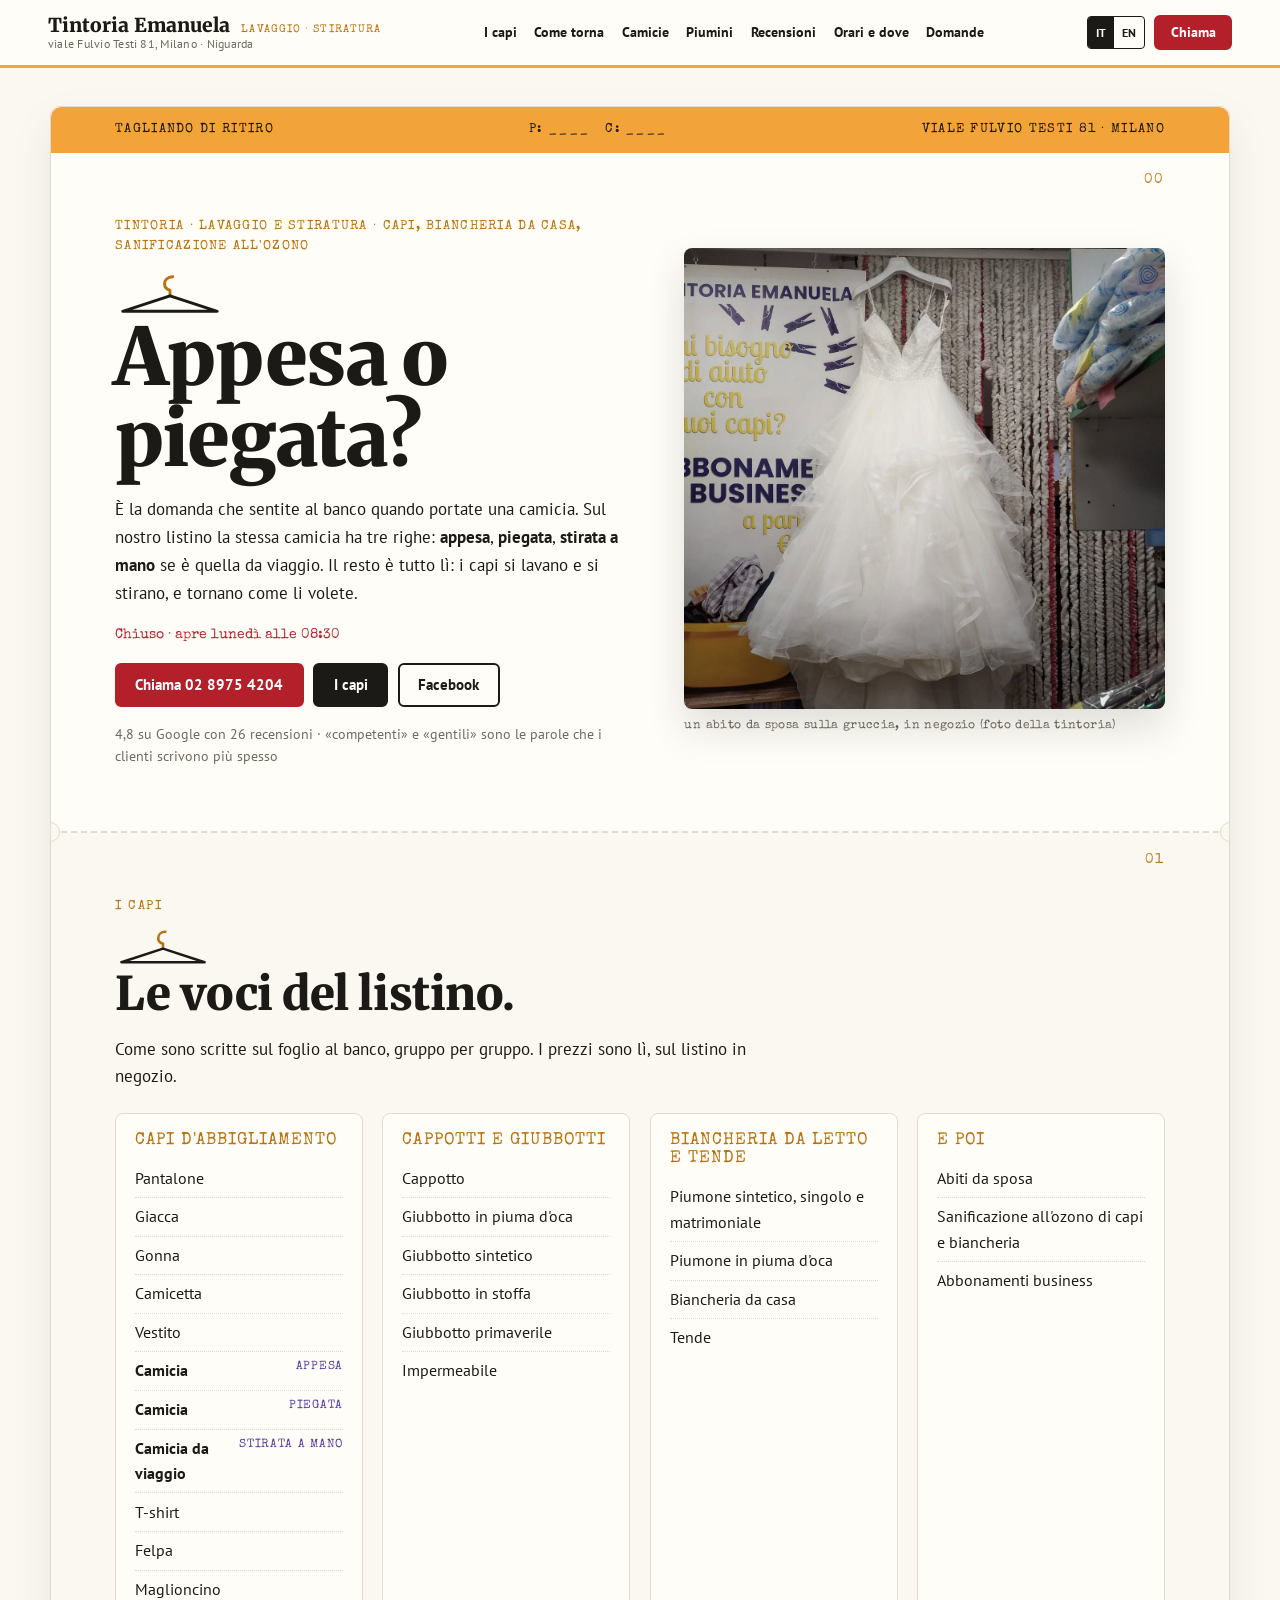
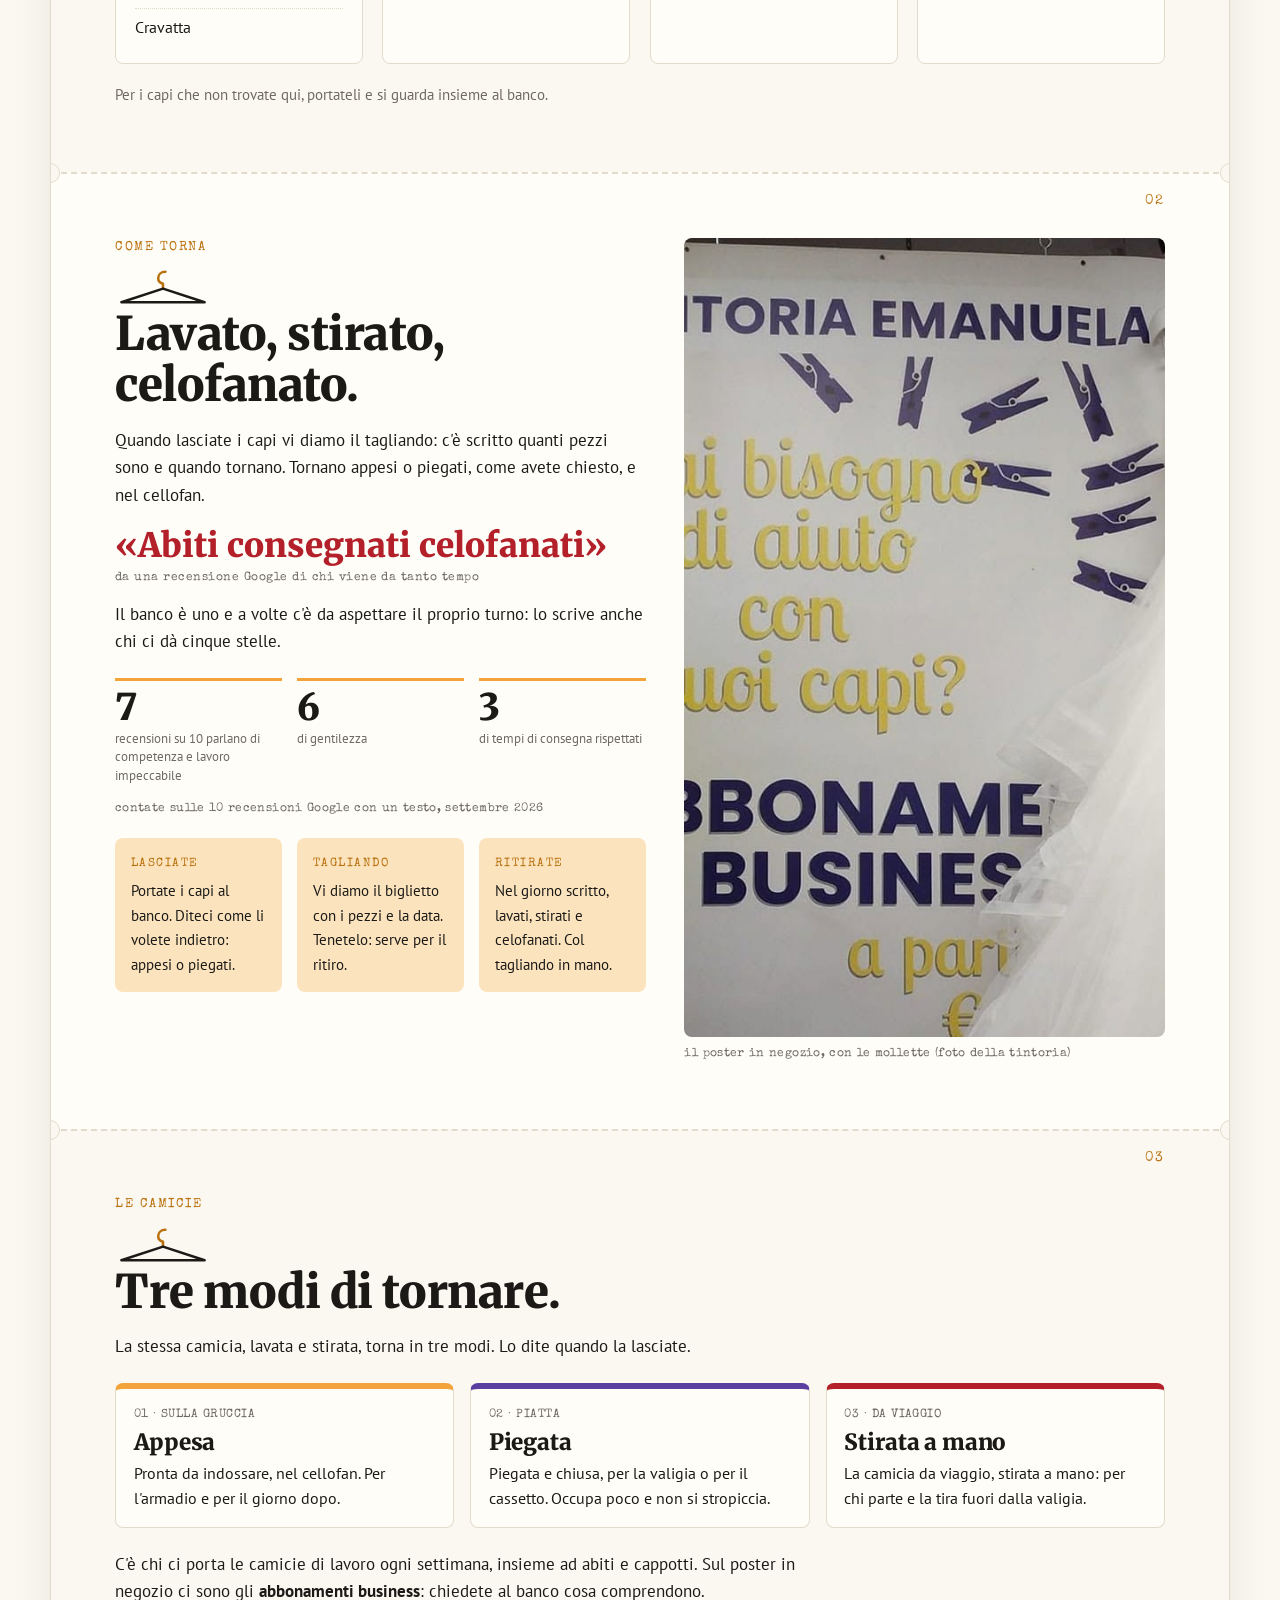
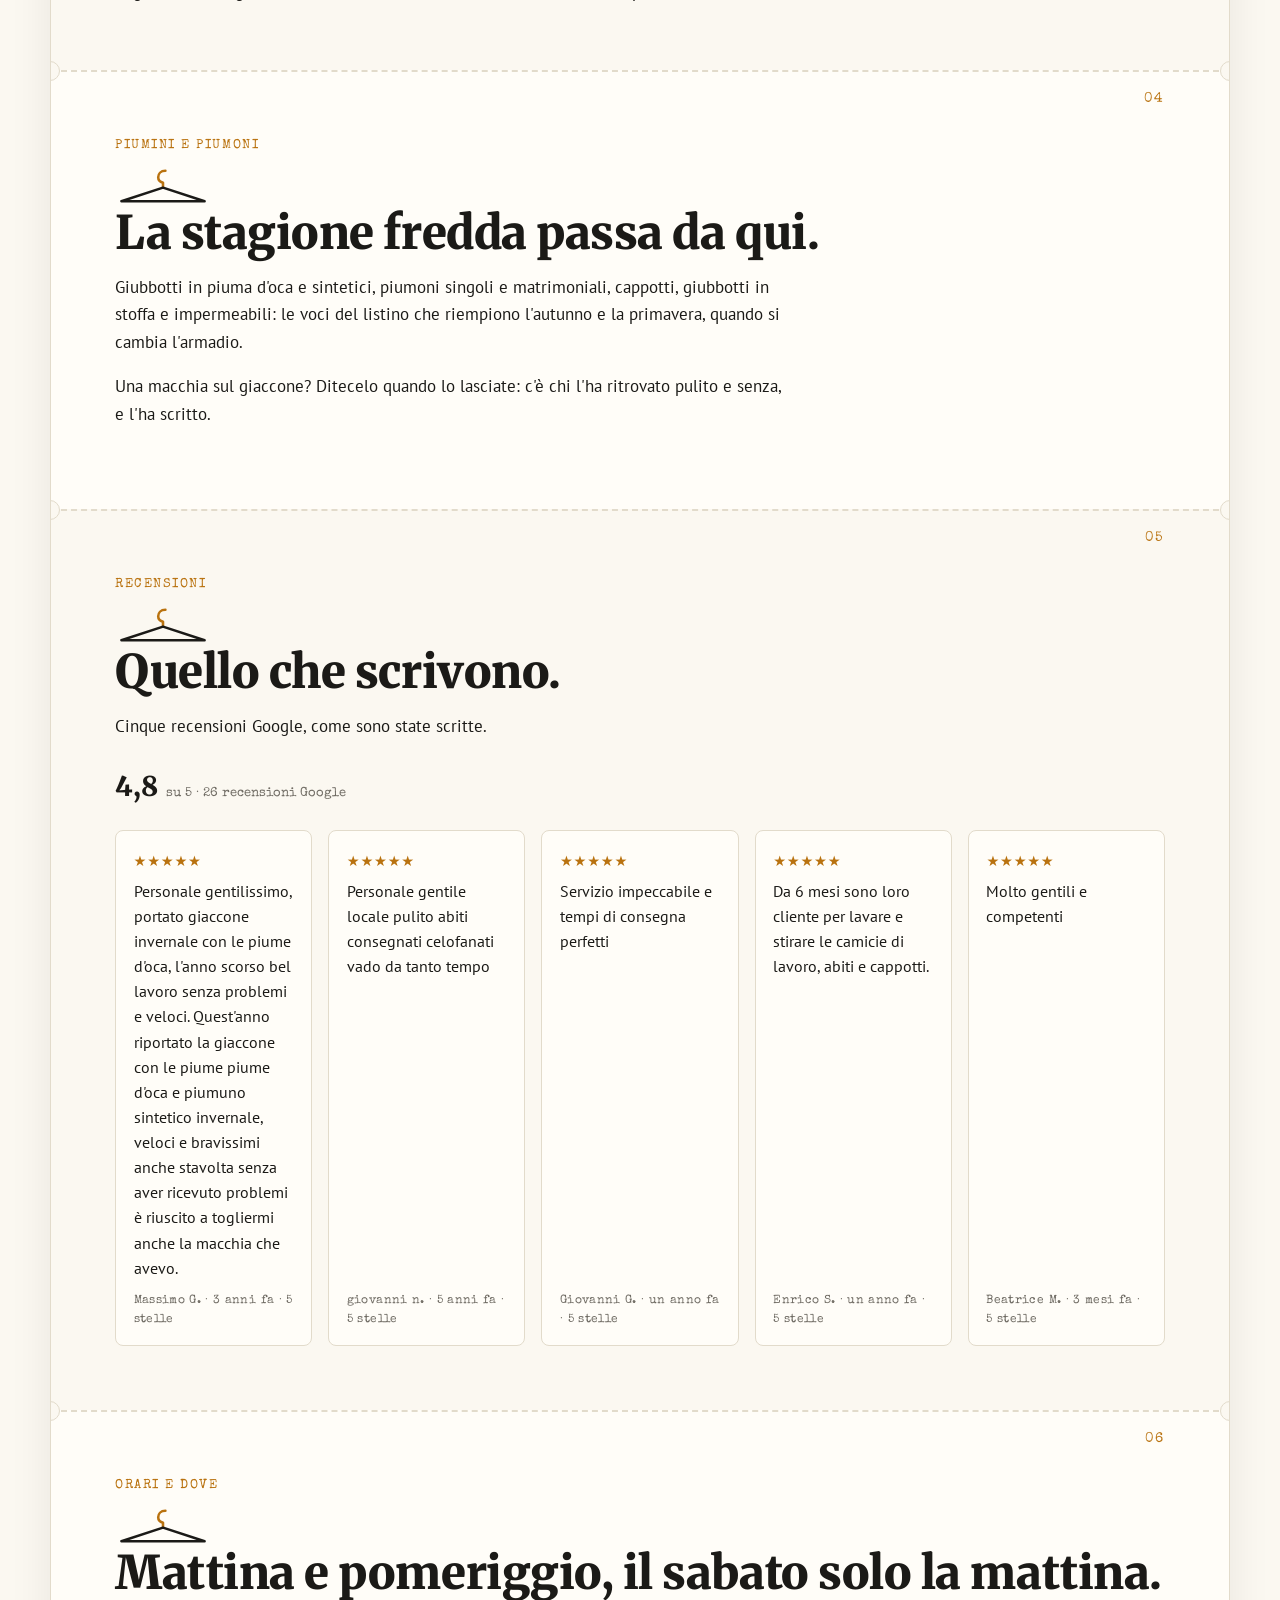
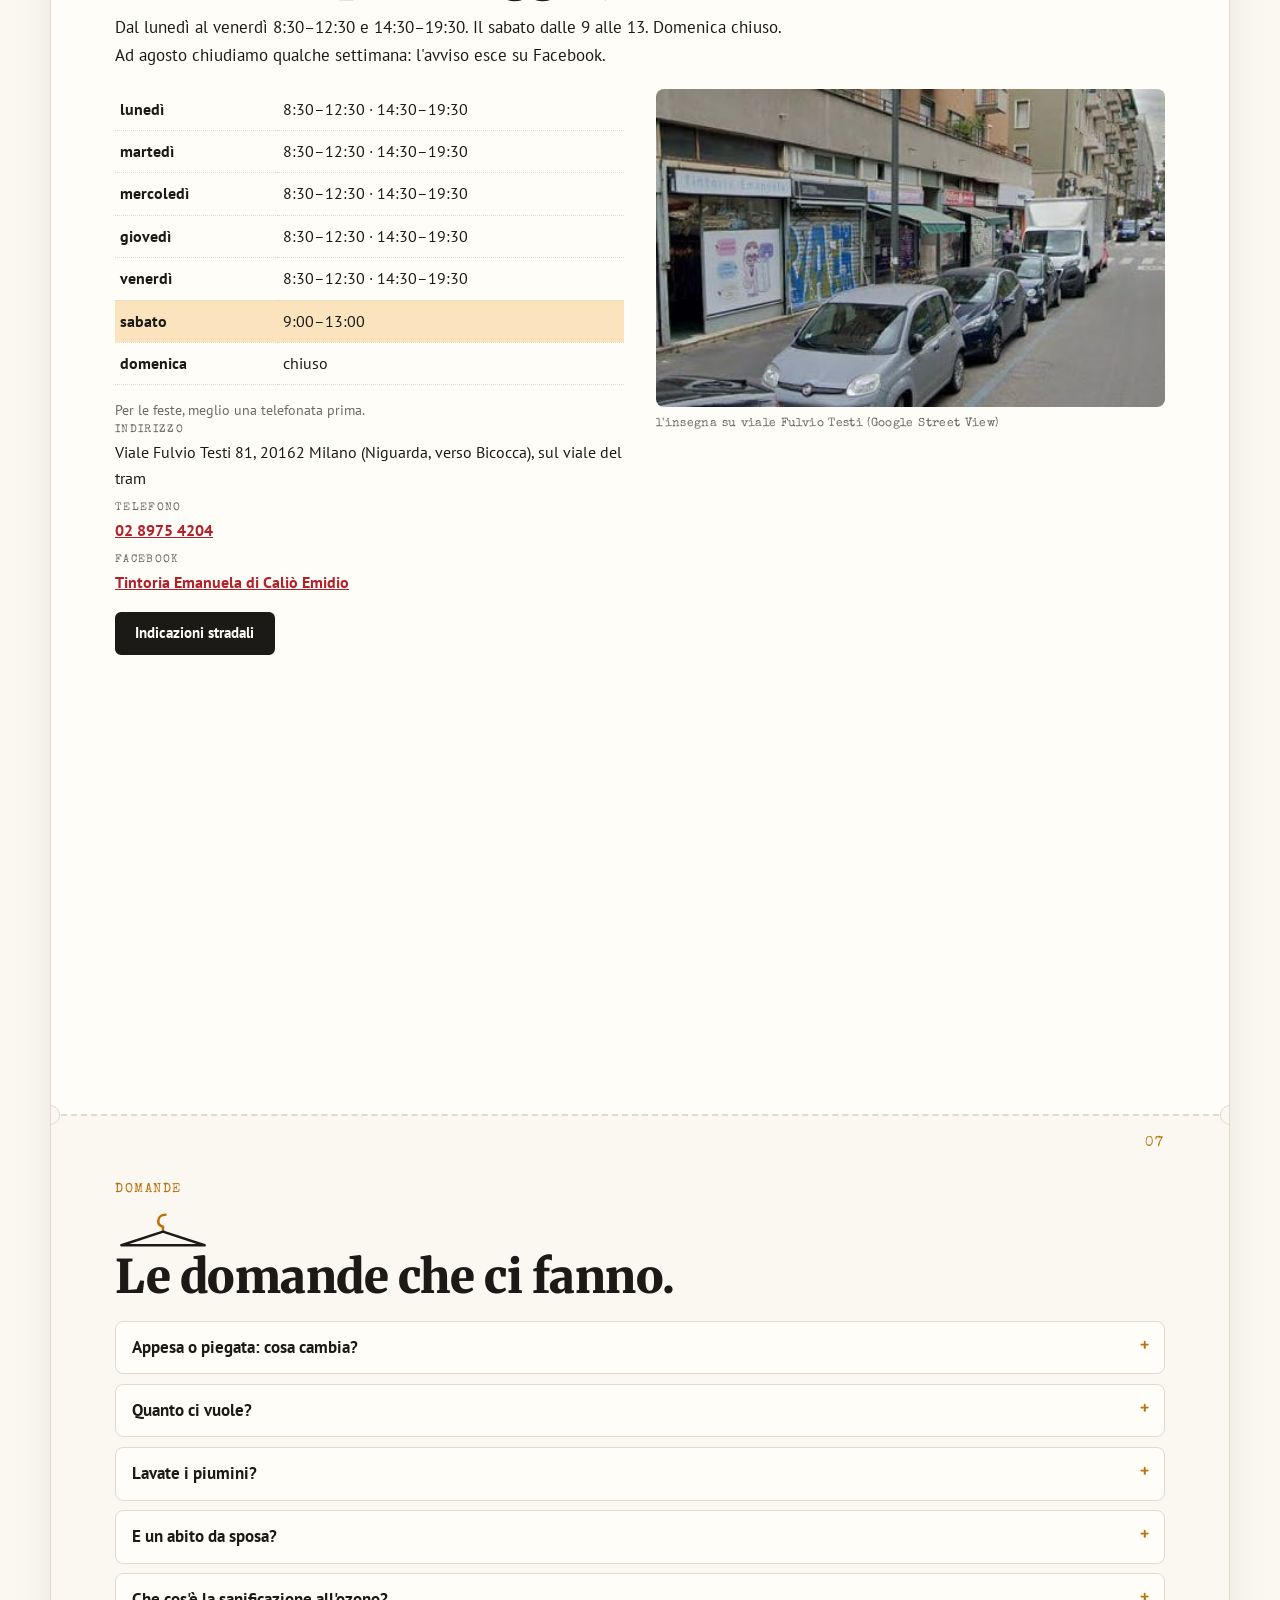
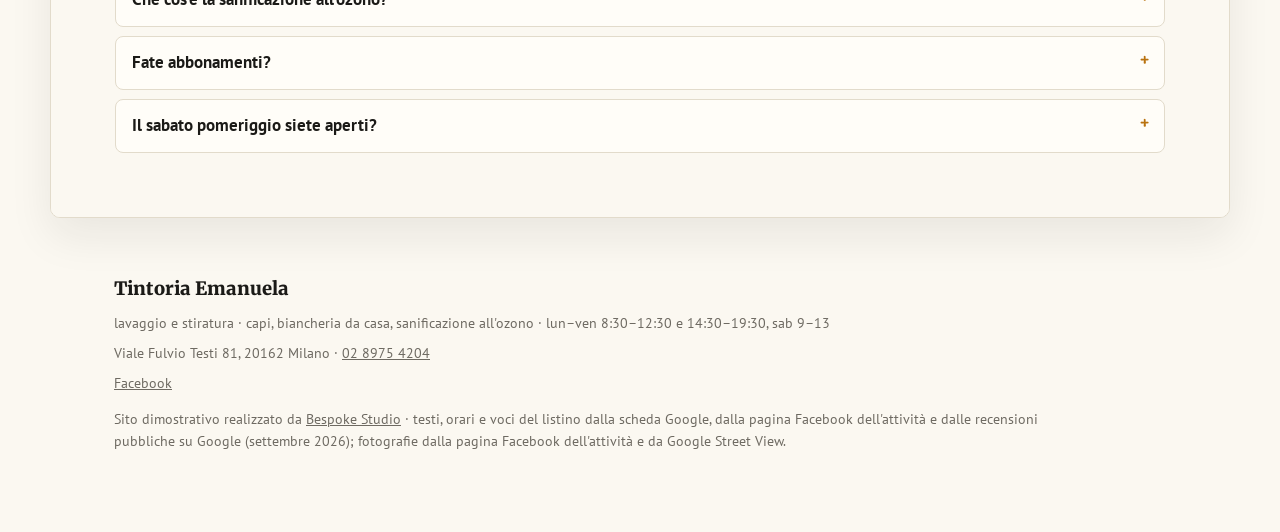
==== index.html @ 5b0e6571 "Tintoria Emanuela: sito «Appesa o piegata?» (plumbing V4, firma la gruccia) Co-Authored-By: Claude F" ====
<!DOCTYPE html>
<html lang="it" class="no-js">
<head>
<meta charset="utf-8">
<meta name="viewport" content="width=device-width, initial-scale=1">
<title>Tintoria Emanuela — Appesa o piegata? Lavaggio e stiratura in viale Fulvio Testi 81, Milano</title>
<meta name="description" content="Tintoria Emanuela, viale Fulvio Testi 81 a Milano (Niguarda, Bicocca): lavaggio e stiratura di capi di vestiario e biancheria da casa, camicie appese o piegate, piumini e piumoni, cappotti, abiti da sposa, sanificazione all'ozono. Lunedì–venerdì 8:30–12:30 e 14:30–19:30, sabato 9–13. Tel 02 8975 4204.">
<link rel="canonical" href="https://rotenzark.github.io/tintoria-emanuela/">
<meta property="og:type" content="business.business">
<meta property="og:title" content="Tintoria Emanuela — Appesa o piegata?">
<meta property="og:description" content="Lavaggio e stiratura in viale Fulvio Testi 81, Milano: camicie appese o piegate, piumini, cappotti, biancheria da casa, sanificazione all'ozono. Lavato, stirato, celofanato.">
<meta property="og:image" content="https://rotenzark.github.io/tintoria-emanuela/img/og.jpg">
<meta property="og:url" content="https://rotenzark.github.io/tintoria-emanuela/">
<meta property="og:locale" content="it_IT">
<meta name="theme-color" content="#F2A33A">
<link rel="icon" href="img/favicon.svg" type="image/svg+xml">
<link rel="icon" href="img/favicon-32.png" sizes="32x32" type="image/png">
<link rel="apple-touch-icon" href="img/apple-touch-icon.png">
<link rel="preconnect" href="https://fonts.googleapis.com">
<link rel="preconnect" href="https://fonts.gstatic.com" crossorigin>
<link href="https://fonts.googleapis.com/css2?family=Merriweather:ital,wght@0,700;0,900;1,700&family=PT+Sans:ital,wght@0,400;0,700;1,400&family=Special+Elite&display=swap" rel="stylesheet">
<link rel="stylesheet" href="css/styles.css?v=1">
<script type="application/ld+json">
{"@context":"https://schema.org","@type":"DryCleaningOrLaundry","name":"Tintoria Emanuela di Caliò Emidio","alternateName":"Tintoria Emanuela","image":"https://rotenzark.github.io/tintoria-emanuela/img/og.jpg","url":"https://rotenzark.github.io/tintoria-emanuela/","telephone":"+390289754204","address":{"@type":"PostalAddress","streetAddress":"Viale Fulvio Testi 81","addressLocality":"Milano","postalCode":"20162","addressRegion":"MI","addressCountry":"IT"},"geo":{"@type":"GeoCoordinates","latitude":45.50817,"longitude":9.201182},"openingHoursSpecification":[{"@type":"OpeningHoursSpecification","dayOfWeek":["Monday","Tuesday","Wednesday","Thursday","Friday"],"opens":"08:30","closes":"12:30"},{"@type":"OpeningHoursSpecification","dayOfWeek":["Monday","Tuesday","Wednesday","Thursday","Friday"],"opens":"14:30","closes":"19:30"},{"@type":"OpeningHoursSpecification","dayOfWeek":"Saturday","opens":"09:00","closes":"13:00"}],"aggregateRating":{"@type":"AggregateRating","ratingValue":"4.8","reviewCount":"26"},"sameAs":["https://www.facebook.com/people/Tintoria-Emanuela-di-Cali%C3%B2-Emidio/100058790095039/"]}
</script>
<script type="application/ld+json">
{"@context":"https://schema.org","@type":"FAQPage","mainEntity":[
{"@type":"Question","name":"Appesa o piegata: cosa cambia?","acceptedAnswer":{"@type":"Answer","text":"Appesa torna sulla gruccia, pronta da indossare; piegata torna piatta, per la valigia o per il cassetto. Lo dite quando la lasciate, e lo scriviamo sul tagliando."}},
{"@type":"Question","name":"Quanto ci vuole?","acceptedAnswer":{"@type":"Answer","text":"Dipende dal capo e dalla stagione: quando lo lasciate ve lo diciamo, e la data è scritta sul tagliando."}},
{"@type":"Question","name":"Lavate i piumini?","acceptedAnswer":{"@type":"Answer","text":"Sì: giubbotti in piuma d'oca e sintetici, piumoni singoli e matrimoniali, cappotti e impermeabili."}},
{"@type":"Question","name":"E un abito da sposa?","acceptedAnswer":{"@type":"Answer","text":"Sì: si porta in negozio e si guarda insieme, prima e dopo."}},
{"@type":"Question","name":"Che cos'è la sanificazione all'ozono?","acceptedAnswer":{"@type":"Answer","text":"Un trattamento igienizzante per capi e biancheria da casa, in aggiunta al lavaggio: chiedete al banco quando conviene."}},
{"@type":"Question","name":"Fate abbonamenti?","acceptedAnswer":{"@type":"Answer","text":"Sì, gli abbonamenti business: chiedete al banco cosa comprendono."}},
{"@type":"Question","name":"Il sabato pomeriggio siete aperti?","acceptedAnswer":{"@type":"Answer","text":"No: il sabato dalle 9 alle 13. Dal lunedì al venerdì 8:30–12:30 e 14:30–19:30. Domenica chiuso."}}
]}
</script>
</head>
<body>

<div class="intro" id="intro" aria-hidden="true">
  <div class="intro__stanga"></div>
  <p class="intro__t"><span class="appeso" id="introAppeso" data-gruccia data-gruccia-manuale data-stato="appesa"><svg class="gruccia" viewBox="0 0 120 44" aria-hidden="true" focusable="false"><path class="gancio" d="M63 3c-6 0-9 4-9 8 0 4 3 6 6 7v6"/><path d="M60 24 8 41h104z"/></svg><span class="appeso__t">Tintoria Emanuela</span></span></p>
  <p class="intro__f" id="introFine" data-i18n="intro.f">viale Fulvio Testi 81 · Milano</p>
  <button type="button" class="intro__skip" id="introSkip" data-i18n="intro.skip">salta</button>
</div>

<header class="testata" id="top">
  <a class="marchio" href="#top" aria-label="Tintoria Emanuela, torna in cima" data-i18n-aria="nav.home">
    <span class="marchio__n">Tintoria Emanuela <small>lavaggio · stiratura</small></span>
    <span class="marchio__s" data-i18n="marchio.s">viale Fulvio Testi 81, Milano · Niguarda</span>
  </a>
  <nav class="nav" id="mainNav" aria-label="Menu principale">
    <a href="#capi" data-i18n="nav.capi">I capi</a>
    <a href="#torna" data-i18n="nav.torna">Come torna</a>
    <a href="#camicie" data-i18n="nav.camicie">Camicie</a>
    <a href="#piumini" data-i18n="nav.piumini">Piumini</a>
    <a href="#recensioni" data-i18n="nav.recensioni">Recensioni</a>
    <a href="#orari" data-i18n="nav.orari">Orari e dove</a>
    <a href="#domande" data-i18n="nav.domande">Domande</a>
  </nav>
  <div class="testata__coda">
    <div class="lingue" role="group" aria-label="Lingua">
      <button type="button" data-lang="it" class="is-on">IT</button><button type="button" data-lang="en">EN</button>
    </div>
    <a class="bottone bottone--rosso" href="tel:+390289754204" data-i18n="cta.chiama">Chiama</a>
    <button type="button" class="burger" id="burger" aria-label="Apri il menu" aria-expanded="false" aria-controls="drawer" data-i18n-aria="nav.apri"><span></span><span></span><span></span></button>
  </div>
</header>
<div class="drawer" id="drawer" hidden>
  <a href="#capi" data-i18n="nav.capi">I capi</a>
  <a href="#torna" data-i18n="nav.torna">Come torna</a>
  <a href="#camicie" data-i18n="nav.camicie">Camicie</a>
  <a href="#piumini" data-i18n="nav.piumini">Piumini</a>
  <a href="#recensioni" data-i18n="nav.recensioni">Recensioni</a>
  <a href="#orari" data-i18n="nav.orari">Orari e dove</a>
  <a href="#domande" data-i18n="nav.domande">Domande</a>
  <a class="drawer__cta" href="tel:+390289754204" data-i18n="cta.chiama2">Chiama 02 8975 4204</a>
</div>

<main class="tagliando">
  <div class="tagliando__testa" aria-hidden="true"><span data-i18n="tg.1">tagliando di ritiro</span><span>P: ____ &nbsp; C: ____</span><span data-i18n="tg.2">viale Fulvio Testi 81 · Milano</span></div>

<!-- ═══ 00 · apertura ═══ -->
<section class="riga" aria-labelledby="titolo">
  <span class="riga__n" aria-hidden="true">00</span>
  <div class="apertura">
    <div class="apertura__testo">
      <p class="apertura__k" data-i18n="h.k">Tintoria · lavaggio e stiratura · capi, biancheria da casa, sanificazione all'ozono</p>
      <h1 class="apertura__h" id="titolo"><span class="appeso appeso--sx" id="heroAppeso" data-gruccia data-gruccia-manuale data-stato="appesa"><svg class="gruccia" viewBox="0 0 120 44" aria-hidden="true" focusable="false"><path class="gancio" d="M63 3c-6 0-9 4-9 8 0 4 3 6 6 7v6"/><path d="M60 24 8 41h104z"/></svg><span class="appeso__t" data-i18n="h.t">Appesa o piegata?</span></span></h1>
      <p class="apertura__p" data-i18n="h.p">È la domanda che sentite al banco quando portate una camicia. Sul nostro listino la stessa camicia ha tre righe: <b>appesa</b>, <b>piegata</b>, <b>stirata a mano</b> se è quella da viaggio. Il resto è tutto lì: i capi si lavano e si stirano, e tornano come li volete.</p>
      <p class="apertura__stato" id="orarioStato">Orari in negozio</p>
      <div class="apertura__azioni">
        <a class="bottone bottone--rosso" href="tel:+390289754204" data-i18n="h.cta1">Chiama 02 8975 4204</a>
        <a class="bottone bottone--nero" href="#capi" data-i18n="h.cta2">I capi</a>
        <a class="bottone bottone--bordo" href="https://www.facebook.com/people/Tintoria-Emanuela-di-Cali%C3%B2-Emidio/100058790095039/" target="_blank" rel="noopener">Facebook</a>
      </div>
      <p class="apertura__badge" data-i18n="h.badge">4,8 su Google con 26 recensioni · «competenti» e «gentili» sono le parole che i clienti scrivono più spesso</p>
    </div>
    <figure class="foto apertura__foto">
      <button type="button" class="shot" data-full="img/sposa.jpg" aria-label="Ingrandisci la foto dell'abito da sposa" data-i18n-aria="h.zoom">
        <img src="img/sposa.jpg" alt="Un abito da sposa bianco appeso a una gruccia in negozio, davanti alla tenda di perline e al poster Tintoria Emanuela" width="1200" height="1152" data-i18n-alt="h.alt">
      </button>
      <figcaption class="didascalia" data-i18n="h.cap">un abito da sposa sulla gruccia, in negozio (foto della tintoria)</figcaption>
    </figure>
  </div>
</section>

<!-- ═══ 01 · i capi ═══ -->
<section class="riga riga--tinta" id="capi" aria-labelledby="t-capi">
  <span class="riga__n" aria-hidden="true">01</span>
  <p class="riga__k reveal" data-i18n="c.k">i capi</p>
  <h2 class="riga__h reveal reveal-d1" id="t-capi"><span class="appeso appeso--sx" data-gruccia data-stato="appesa"><svg class="gruccia" viewBox="0 0 120 44" aria-hidden="true" focusable="false"><path class="gancio" d="M63 3c-6 0-9 4-9 8 0 4 3 6 6 7v6"/><path d="M60 24 8 41h104z"/></svg><span class="appeso__t" data-i18n="c.h">Le voci del listino.</span></span></h2>
  <p class="riga__p reveal reveal-d2" data-i18n="c.p">Come sono scritte sul foglio al banco, gruppo per gruppo. I prezzi sono lì, sul listino in negozio.</p>
  <div class="capi">
    <div class="gruppo reveal">
      <h3 data-i18n="c1.h">Capi d'abbigliamento</h3>
      <ul>
        <li data-i18n="c1.1">Pantalone</li>
        <li data-i18n="c1.2">Giacca</li>
        <li data-i18n="c1.3">Gonna</li>
        <li data-i18n="c1.4">Camicetta</li>
        <li data-i18n="c1.5">Vestito</li>
        <li><b data-i18n="c1.6">Camicia</b><span class="come" data-i18n="c1.6b">appesa</span></li>
        <li><b data-i18n="c1.7">Camicia</b><span class="come" data-i18n="c1.7b">piegata</span></li>
        <li><b data-i18n="c1.8">Camicia da viaggio</b><span class="come" data-i18n="c1.8b">stirata a mano</span></li>
        <li data-i18n="c1.9">T-shirt</li>
        <li data-i18n="c1.10">Felpa</li>
        <li data-i18n="c1.11">Maglioncino</li>
        <li data-i18n="c1.12">Cravatta</li>
      </ul>
    </div>
    <div class="gruppo reveal reveal-d1">
      <h3 data-i18n="c2.h">Cappotti e giubbotti</h3>
      <ul>
        <li data-i18n="c2.1">Cappotto</li>
        <li data-i18n="c2.2">Giubbotto in piuma d'oca</li>
        <li data-i18n="c2.3">Giubbotto sintetico</li>
        <li data-i18n="c2.4">Giubbotto in stoffa</li>
        <li data-i18n="c2.5">Giubbotto primaverile</li>
        <li data-i18n="c2.6">Impermeabile</li>
      </ul>
    </div>
    <div class="gruppo reveal reveal-d2">
      <h3 data-i18n="c3.h">Biancheria da letto e tende</h3>
      <ul>
        <li data-i18n="c3.1">Piumone sintetico, singolo e matrimoniale</li>
        <li data-i18n="c3.2">Piumone in piuma d'oca</li>
        <li data-i18n="c3.3">Biancheria da casa</li>
        <li data-i18n="c3.4">Tende</li>
      </ul>
    </div>
    <div class="gruppo reveal reveal-d3">
      <h3 data-i18n="c4.h">E poi</h3>
      <ul>
        <li data-i18n="c4.1">Abiti da sposa</li>
        <li data-i18n="c4.2">Sanificazione all'ozono di capi e biancheria</li>
        <li data-i18n="c4.3">Abbonamenti business</li>
      </ul>
    </div>
  </div>
  <p class="capi__nota reveal" data-i18n="c.nota">Per i capi che non trovate qui, portateli e si guarda insieme al banco.</p>
</section>

<!-- ═══ 02 · come torna ═══ -->
<section class="riga" id="torna" aria-labelledby="t-torna">
  <span class="riga__n" aria-hidden="true">02</span>
  <div class="due">
    <div>
      <p class="riga__k reveal" data-i18n="r.k">come torna</p>
      <h2 class="riga__h reveal reveal-d1" id="t-torna"><span class="appeso appeso--sx" data-gruccia data-stato="appesa"><svg class="gruccia" viewBox="0 0 120 44" aria-hidden="true" focusable="false"><path class="gancio" d="M63 3c-6 0-9 4-9 8 0 4 3 6 6 7v6"/><path d="M60 24 8 41h104z"/></svg><span class="appeso__t" data-i18n="r.h">Lavato, stirato, celofanato.</span></span></h2>
      <p class="riga__p reveal reveal-d2" data-i18n="r.p1">Quando lasciate i capi vi diamo il tagliando: c'è scritto quanti pezzi sono e quando tornano. Tornano appesi o piegati, come avete chiesto, e nel cellofan.</p>
      <p class="citazione reveal reveal-d2"><span data-i18n="r.cit">«Abiti consegnati celofanati»</span><small data-i18n="r.cit2">da una recensione Google di chi viene da tanto tempo</small></p>
      <p class="riga__p reveal reveal-d3" data-i18n="r.p2">Il banco è uno e a volte c'è da aspettare il proprio turno: lo scrive anche chi ci dà cinque stelle.</p>
      <ul class="conteggio reveal reveal-d3">
        <li><b>7</b><span data-i18n="r.n1">recensioni su 10 parlano di competenza e lavoro impeccabile</span></li>
        <li><b>6</b><span data-i18n="r.n2">di gentilezza</span></li>
        <li><b>3</b><span data-i18n="r.n3">di tempi di consegna rispettati</span></li>
      </ul>
      <p class="conteggio__nota reveal" data-i18n="r.nota">contate sulle 10 recensioni Google con un testo, settembre 2026</p>
      <ol class="passi reveal">
        <li class="passo"><b data-i18n="p1.k">lasciate</b><p data-i18n="p1.p">Portate i capi al banco. Diteci come li volete indietro: appesi o piegati.</p></li>
        <li class="passo"><b data-i18n="p2.k">tagliando</b><p data-i18n="p2.p">Vi diamo il biglietto con i pezzi e la data. Tenetelo: serve per il ritiro.</p></li>
        <li class="passo"><b data-i18n="p3.k">ritirate</b><p data-i18n="p3.p">Nel giorno scritto, lavati, stirati e celofanati. Col tagliando in mano.</p></li>
      </ol>
    </div>
    <figure class="foto reveal reveal-d2">
      <button type="button" class="shot" data-full="img/poster.jpg" aria-label="Ingrandisci la foto del poster" data-i18n-aria="r.zoom">
        <img src="img/poster.jpg" alt="Il poster in negozio con le mollette viola: Tintoria Emanuela, hai bisogno di aiuto con i tuoi capi?" width="543" height="904" data-i18n-alt="r.alt">
      </button>
      <figcaption class="didascalia" data-i18n="r.cap">il poster in negozio, con le mollette (foto della tintoria)</figcaption>
    </figure>
  </div>
</section>

<!-- ═══ 03 · le camicie ═══ -->
<section class="riga riga--tinta" id="camicie" aria-labelledby="t-camicie">
  <span class="riga__n" aria-hidden="true">03</span>
  <p class="riga__k reveal" data-i18n="s.k">le camicie</p>
  <h2 class="riga__h reveal reveal-d1" id="t-camicie"><span class="appeso appeso--sx" data-gruccia data-stato="appesa"><svg class="gruccia" viewBox="0 0 120 44" aria-hidden="true" focusable="false"><path class="gancio" d="M63 3c-6 0-9 4-9 8 0 4 3 6 6 7v6"/><path d="M60 24 8 41h104z"/></svg><span class="appeso__t" data-i18n="s.h">Tre modi di tornare.</span></span></h2>
  <p class="riga__p reveal reveal-d2" data-i18n="s.p">La stessa camicia, lavata e stirata, torna in tre modi. Lo dite quando la lasciate.</p>
  <ul class="modi">
    <li class="modo modo--a reveal"><span class="mac" data-i18n="s1.k">01 · sulla gruccia</span><h3 data-i18n="s1.h">Appesa</h3><p data-i18n="s1.p">Pronta da indossare, nel cellofan. Per l'armadio e per il giorno dopo.</p></li>
    <li class="modo modo--b reveal reveal-d1"><span class="mac" data-i18n="s2.k">02 · piatta</span><h3 data-i18n="s2.h">Piegata</h3><p data-i18n="s2.p">Piegata e chiusa, per la valigia o per il cassetto. Occupa poco e non si stropiccia.</p></li>
    <li class="modo modo--c reveal reveal-d2"><span class="mac" data-i18n="s3.k">03 · da viaggio</span><h3 data-i18n="s3.h">Stirata a mano</h3><p data-i18n="s3.p">La camicia da viaggio, stirata a mano: per chi parte e la tira fuori dalla valigia.</p></li>
  </ul>
  <p class="camicie__nota reveal" data-i18n="s.nota">C'è chi ci porta le camicie di lavoro ogni settimana, insieme ad abiti e cappotti. Sul poster in negozio ci sono gli <b>abbonamenti business</b>: chiedete al banco cosa comprendono.</p>
</section>

<!-- ═══ 04 · piumini e piumoni ═══ -->
<section class="riga" id="piumini" aria-labelledby="t-piumini">
  <span class="riga__n" aria-hidden="true">04</span>
  <p class="riga__k reveal" data-i18n="u.k">piumini e piumoni</p>
  <h2 class="riga__h reveal reveal-d1" id="t-piumini"><span class="appeso appeso--sx" data-gruccia data-stato="appesa"><svg class="gruccia" viewBox="0 0 120 44" aria-hidden="true" focusable="false"><path class="gancio" d="M63 3c-6 0-9 4-9 8 0 4 3 6 6 7v6"/><path d="M60 24 8 41h104z"/></svg><span class="appeso__t" data-i18n="u.h">La stagione fredda passa da qui.</span></span></h2>
  <p class="riga__p reveal reveal-d2" data-i18n="u.p1">Giubbotti in piuma d'oca e sintetici, piumoni singoli e matrimoniali, cappotti, giubbotti in stoffa e impermeabili: le voci del listino che riempiono l'autunno e la primavera, quando si cambia l'armadio.</p>
  <p class="riga__p reveal reveal-d3" data-i18n="u.p2">Una macchia sul giaccone? Ditecelo quando lo lasciate: c'è chi l'ha ritrovato pulito e senza, e l'ha scritto.</p>
</section>

<!-- ═══ 05 · recensioni ═══ -->
<section class="riga riga--tinta" id="recensioni" aria-labelledby="t-recensioni">
  <span class="riga__n" aria-hidden="true">05</span>
  <p class="riga__k reveal" data-i18n="v.k">recensioni</p>
  <h2 class="riga__h reveal reveal-d1" id="t-recensioni"><span class="appeso appeso--sx" data-gruccia data-stato="appesa"><svg class="gruccia" viewBox="0 0 120 44" aria-hidden="true" focusable="false"><path class="gancio" d="M63 3c-6 0-9 4-9 8 0 4 3 6 6 7v6"/><path d="M60 24 8 41h104z"/></svg><span class="appeso__t" data-i18n="v.h">Quello che scrivono.</span></span></h2>
  <p class="riga__p reveal reveal-d2" data-i18n="v.p">Cinque recensioni Google, come sono state scritte.</p>
  <p class="voto reveal reveal-d2"><b>4,8</b><span data-i18n="v.voto">su 5 · 26 recensioni Google</span></p>
  <ul class="recensioni">
    <li class="rec reveal"><span class="stelle" aria-hidden="true">★★★★★</span><p>Personale gentilissimo, portato giaccone invernale con le piume d'oca, l'anno scorso bel lavoro senza problemi e veloci. Quest'anno riportato la giaccone con le piume piume d'oca e piumuno sintetico invernale, veloci e bravissimi anche stavolta senza aver ricevuto problemi è riuscito a togliermi anche la macchia che avevo.</p><span class="rec__chi" data-i18n="v1.c">Massimo G. · 3 anni fa · 5 stelle</span></li>
    <li class="rec reveal reveal-d1"><span class="stelle" aria-hidden="true">★★★★★</span><p>Personale gentile locale pulito abiti consegnati celofanati vado da tanto tempo</p><span class="rec__chi" data-i18n="v2.c">giovanni n. · 5 anni fa · 5 stelle</span></li>
    <li class="rec reveal reveal-d2"><span class="stelle" aria-hidden="true">★★★★★</span><p>Servizio impeccabile e tempi di consegna perfetti</p><span class="rec__chi" data-i18n="v3.c">Giovanni G. · un anno fa · 5 stelle</span></li>
    <li class="rec reveal reveal-d3"><span class="stelle" aria-hidden="true">★★★★★</span><p>Da 6 mesi sono loro cliente per lavare e stirare le camicie di lavoro, abiti e cappotti.</p><span class="rec__chi" data-i18n="v4.c">Enrico S. · un anno fa · 5 stelle</span></li>
    <li class="rec reveal reveal-d3"><span class="stelle" aria-hidden="true">★★★★★</span><p>Molto gentili e competenti</p><span class="rec__chi" data-i18n="v5.c">Beatrice M. · 3 mesi fa · 5 stelle</span></li>
  </ul>
</section>

<!-- ═══ 06 · orari e dove ═══ -->
<section class="riga" id="orari" aria-labelledby="t-orari">
  <span class="riga__n" aria-hidden="true">06</span>
  <p class="riga__k reveal" data-i18n="o.k">orari e dove</p>
  <h2 class="riga__h reveal reveal-d1" id="t-orari"><span class="appeso appeso--sx" data-gruccia data-stato="appesa"><svg class="gruccia" viewBox="0 0 120 44" aria-hidden="true" focusable="false"><path class="gancio" d="M63 3c-6 0-9 4-9 8 0 4 3 6 6 7v6"/><path d="M60 24 8 41h104z"/></svg><span class="appeso__t" data-i18n="o.h">Mattina e pomeriggio, il sabato solo la mattina.</span></span></h2>
  <p class="riga__p reveal reveal-d2" data-i18n="o.p">Dal lunedì al venerdì 8:30–12:30 e 14:30–19:30. Il sabato dalle 9 alle 13. Domenica chiuso. Ad agosto chiudiamo qualche settimana: l'avviso esce su Facebook.</p>
  <div class="dove">
    <div class="orari reveal reveal-d2">
      <table>
        <caption class="sr" data-i18n="o.cap">Orari di apertura</caption>
        <tbody>
          <tr data-day="1"><td data-i18n="g.lun">lunedì</td><td>8:30–12:30 · 14:30–19:30</td></tr>
          <tr data-day="2"><td data-i18n="g.mar">martedì</td><td>8:30–12:30 · 14:30–19:30</td></tr>
          <tr data-day="3"><td data-i18n="g.mer">mercoledì</td><td>8:30–12:30 · 14:30–19:30</td></tr>
          <tr data-day="4"><td data-i18n="g.gio">giovedì</td><td>8:30–12:30 · 14:30–19:30</td></tr>
          <tr data-day="5"><td data-i18n="g.ven">venerdì</td><td>8:30–12:30 · 14:30–19:30</td></tr>
          <tr data-day="6"><td data-i18n="g.sab">sabato</td><td>9:00–13:00</td></tr>
          <tr data-day="0"><td data-i18n="g.dom">domenica</td><td data-i18n="g.chiuso">chiuso</td></tr>
        </tbody>
      </table>
      <p class="orari__nota" data-i18n="o.nota">Per le feste, meglio una telefonata prima.</p>
      <ul class="contatti">
        <li><span class="contatti__k" data-i18n="k.ind">indirizzo</span>Viale Fulvio Testi 81, 20162 Milano (Niguarda, verso Bicocca), sul viale del tram</li>
        <li><span class="contatti__k" data-i18n="k.tel">telefono</span><a href="tel:+390289754204">02 8975 4204</a></li>
        <li><span class="contatti__k">Facebook</span><a href="https://www.facebook.com/people/Tintoria-Emanuela-di-Cali%C3%B2-Emidio/100058790095039/" target="_blank" rel="noopener">Tintoria Emanuela di Caliò Emidio</a></li>
      </ul>
      <a class="bottone bottone--nero" href="https://www.google.com/maps/dir/?api=1&amp;destination=Viale+Fulvio+Testi+81,+20162+Milano" target="_blank" rel="noopener" data-i18n="o.strada">Indicazioni stradali</a>
    </div>
    <figure class="foto reveal reveal-d3">
      <button type="button" class="shot" data-full="img/insegna.jpg" aria-label="Ingrandisci la foto dell'insegna" data-i18n-aria="o.zoom">
        <img src="img/insegna.jpg" alt="L'insegna Tintoria Emanuela e la vetrina su viale Fulvio Testi, vista dalla strada" width="430" height="269" data-i18n-alt="o.alt">
      </button>
      <figcaption class="didascalia" data-i18n="o.cap2">l'insegna su viale Fulvio Testi (Google Street View)</figcaption>
    </figure>
    <div class="mappa reveal" id="mappa">
      <iframe src="https://www.google.com/maps?q=Tintoria+Emanuela,+Viale+Fulvio+Testi+81,+20162+Milano&amp;z=16&amp;output=embed" title="Mappa: Tintoria Emanuela, Viale Fulvio Testi 81, Milano" loading="lazy" referrerpolicy="no-referrer-when-downgrade" allowfullscreen data-i18n-title="o.mappa"></iframe>
    </div>
  </div>
</section>

<!-- ═══ 07 · domande ═══ -->
<section class="riga riga--tinta" id="domande" aria-labelledby="t-domande">
  <span class="riga__n" aria-hidden="true">07</span>
  <p class="riga__k reveal" data-i18n="d.k">domande</p>
  <h2 class="riga__h reveal reveal-d1" id="t-domande"><span class="appeso appeso--sx" data-gruccia data-stato="appesa"><svg class="gruccia" viewBox="0 0 120 44" aria-hidden="true" focusable="false"><path class="gancio" d="M63 3c-6 0-9 4-9 8 0 4 3 6 6 7v6"/><path d="M60 24 8 41h104z"/></svg><span class="appeso__t" data-i18n="d.h">Le domande che ci fanno.</span></span></h2>
  <div class="domande">
    <details class="reveal"><summary data-i18n="qa.1">Appesa o piegata: cosa cambia?</summary><p data-i18n="ra.1">Appesa torna sulla gruccia, pronta da indossare; piegata torna piatta, per la valigia o per il cassetto. Lo dite quando la lasciate, e lo scriviamo sul tagliando.</p></details>
    <details class="reveal reveal-d1"><summary data-i18n="qa.2">Quanto ci vuole?</summary><p data-i18n="ra.2">Dipende dal capo e dalla stagione: quando lo lasciate ve lo diciamo, e la data è scritta sul tagliando.</p></details>
    <details class="reveal reveal-d1"><summary data-i18n="qa.3">Lavate i piumini?</summary><p data-i18n="ra.3">Sì: giubbotti in piuma d'oca e sintetici, piumoni singoli e matrimoniali, cappotti e impermeabili.</p></details>
    <details class="reveal reveal-d2"><summary data-i18n="qa.4">E un abito da sposa?</summary><p data-i18n="ra.4">Sì: si porta in negozio e si guarda insieme, prima e dopo.</p></details>
    <details class="reveal reveal-d2"><summary data-i18n="qa.5">Che cos'è la sanificazione all'ozono?</summary><p data-i18n="ra.5">Un trattamento igienizzante per capi e biancheria da casa, in aggiunta al lavaggio: chiedete al banco quando conviene.</p></details>
    <details class="reveal reveal-d3"><summary data-i18n="qa.6">Fate abbonamenti?</summary><p data-i18n="ra.6">Sì, gli abbonamenti business: chiedete al banco cosa comprendono.</p></details>
    <details class="reveal reveal-d3"><summary data-i18n="qa.7">Il sabato pomeriggio siete aperti?</summary><p data-i18n="ra.7">No: il sabato dalle 9 alle 13. Dal lunedì al venerdì 8:30–12:30 e 14:30–19:30. Domenica chiuso.</p></details>
  </div>
</section>

</main>

<footer class="piede">
  <p class="piede__m">Tintoria Emanuela</p>
  <p class="piede__s" data-i18n="piede.s">lavaggio e stiratura · capi, biancheria da casa, sanificazione all'ozono · lun–ven 8:30–12:30 e 14:30–19:30, sab 9–13</p>
  <p class="piede__d">Viale Fulvio Testi 81, 20162 Milano · <a href="tel:+390289754204">02 8975 4204</a></p>
  <p class="piede__soc"><a href="https://www.facebook.com/people/Tintoria-Emanuela-di-Cali%C3%B2-Emidio/100058790095039/" target="_blank" rel="noopener">Facebook</a></p>
  <p class="piede__b" data-i18n="piede.b">Sito dimostrativo realizzato da <a href="https://bespokestud.io" target="_blank" rel="noopener">Bespoke Studio</a> · testi, orari e voci del listino dalla scheda Google, dalla pagina Facebook dell'attività e dalle recensioni pubbliche su Google (settembre 2026); fotografie dalla pagina Facebook dell'attività e da Google Street View.</p>
</footer>

<div class="barra" id="actionBar">
  <a href="tel:+390289754204" data-i18n="b.chiama">Chiama</a>
  <a href="#capi" data-i18n="b.capi">Capi</a>
  <a href="#orari" data-i18n="b.orari">Orari</a>
  <a href="#mappa" data-i18n="b.mappa">Mappa</a>
</div>

<div class="lightbox" id="lightbox" hidden>
  <button type="button" class="lightbox__chiudi" id="lightboxClose" aria-label="Chiudi" data-i18n-aria="lb.chiudi">&times;</button>
  <img src="" alt="" id="lightboxImg">
</div>

<script src="https://cdn.jsdelivr.net/npm/gsap@3.12.5/dist/gsap.min.js"></script>
<script src="https://cdn.jsdelivr.net/npm/gsap@3.12.5/dist/ScrollTrigger.min.js"></script>
<script src="js/main.js?v=1"></script>
</body>
</html>
---- css/styles.css ----
/* Tintoria Emanuela · viale Fulvio Testi 81 — «Appesa o piegata?»
   La domanda del banco quando si porta una camicia: sul loro listino ci sono tre righe per la stessa camicia (appesa,
   piegata, stirata a mano da viaggio). Il sito è il tagliando di ritiro: il biglietto arancione, numerato a macchina,
   con una riga per sezione. La firma è la gruccia: ogni titolo pende dal gancio e, quando entra, dondola e si ferma
   (stato finale nel CSS: appeso, fermo; il JS lo stacca e lo appende). Palette: l'arancione del tagliando, il rosso della
   loro cover, il viola delle mollette del poster. Niente prezzi. */

/* ── reset tecnico (PLUMBING) ── */
[hidden]{display:none !important}
img{max-width:100%;height:auto}
*,*::before,*::after{box-sizing:border-box}

:root{
  --crema:#FBF8F1; --carta:#FFFDF8; --linea:#E2DBCB; --inchiostro:#1B1A17; --grigio:#6E6A62;
  --arancio:#F2A33A; --arancio-chiaro:#FBE3BD; --arancio-scuro:#B9720F;
  --rosso:#B3202A; --rosso-scuro:#8C1820; --viola:#5B3FA0;
  --f-tit:'Merriweather',Georgia,'Times New Roman',serif;
  --f-txt:'PT Sans',system-ui,-apple-system,'Segoe UI',sans-serif;
  --f-mac:'Special Elite','Courier New',Courier,monospace;
  --lato:clamp(1rem,5vw,4rem);
  --testata:68px;
}
html{scroll-behavior:smooth;scroll-padding-top:calc(var(--testata) + 12px)}
body{margin:0;font-family:var(--f-txt);font-size:1.06rem;line-height:1.62;color:var(--inchiostro);background:var(--crema);-webkit-font-smoothing:antialiased;overflow-x:hidden}
img{display:block}
a{color:inherit}
h1,h2,h3,h4{font-family:var(--f-tit);font-weight:900;line-height:1.1;margin:0;letter-spacing:-.01em}
h2{font-size:clamp(1.8rem,3.8vw,2.9rem)}
h3{font-size:clamp(1.15rem,1.8vw,1.4rem)}
p{margin:0 0 1em}
b,strong{font-weight:700}
:focus-visible{outline:3px solid var(--viola);outline-offset:3px}
.sr{position:absolute;width:1px;height:1px;overflow:hidden;clip-path:inset(50%);white-space:nowrap}
.mac{font-family:var(--f-mac);letter-spacing:.04em}

/* reveal: stato iniziale solo dietro .js (anti-flash) */
.js .reveal{opacity:0;transform:translateY(14px);transition:opacity .7s ease,transform .7s ease}
.js .reveal.in-view{opacity:1;transform:none}
html:not(.js) .reveal{opacity:1;transform:none}

/* ── la firma: la gruccia ── */
.appeso{display:inline-block;transform-origin:50% 0;will-change:transform;max-width:100%}
.appeso--sx{display:block}
.gruccia{display:block;width:96px;height:36px;margin:0 auto .2rem;overflow:visible}
.appeso--sx .gruccia{margin-left:0}
.gruccia path{fill:none;stroke:var(--inchiostro);stroke-width:3.2;stroke-linecap:round;stroke-linejoin:round}
.gruccia .gancio{stroke:var(--arancio-scuro)}
.appeso__t{display:block}

/* ── intro: la gruccia che scende ── */
.no-js .intro{display:none}
.intro{position:fixed;inset:0;z-index:300;display:grid;place-content:center;justify-items:center;padding:1rem;background:var(--crema);text-align:center;transition:opacity .6s,visibility .6s}
.intro.hide{opacity:0;visibility:hidden}
.intro__stanga{width:min(80vw,520px);height:6px;background:var(--inchiostro);border-radius:3px;margin-bottom:.4rem}
.intro__t{margin:0;font-family:var(--f-tit);font-weight:900;font-size:clamp(2rem,7vw,4.6rem);line-height:1.05}
.intro__t .gruccia{width:120px;height:44px}
.intro__f{margin:1rem 0 0;font-family:var(--f-mac);font-size:.9rem;letter-spacing:.12em;text-transform:uppercase;color:var(--arancio-scuro);opacity:0;transition:opacity .4s}
.intro__f.is-on{opacity:1}
.intro__skip{margin-top:1.4rem;background:none;border:0;color:var(--grigio);font:inherit;font-weight:700;font-size:.82rem;letter-spacing:.1em;text-transform:uppercase;cursor:pointer}

/* ── testata (fondo pieno, NIENTE backdrop-filter) ── */
.testata{position:sticky;top:0;z-index:90;display:flex;align-items:center;justify-content:space-between;gap:1rem;height:var(--testata);padding:0 clamp(1rem,4vw,3rem);background:var(--carta);color:var(--inchiostro);border-bottom:3px solid var(--arancio);max-width:100%;overflow:hidden}
.marchio{display:flex;flex-direction:column;justify-content:center;text-decoration:none;line-height:1.1;white-space:nowrap;min-width:0}
.marchio__n{font-family:var(--f-tit);font-weight:900;font-size:1.2rem}
.marchio__n small{font-family:var(--f-mac);font-weight:400;font-size:.68rem;letter-spacing:.1em;text-transform:uppercase;color:var(--arancio-scuro);margin-left:.4rem}
.marchio__s{font-size:.74rem;color:var(--grigio);letter-spacing:.02em}
.nav{display:flex;gap:clamp(.6rem,1.4vw,1.1rem)}
.nav a{text-decoration:none;font-size:.9rem;font-weight:700;padding:.3rem 0;border-bottom:2px solid transparent;white-space:nowrap}
.nav a:hover{border-color:var(--arancio)}
.testata__coda{display:flex;align-items:center;gap:.6rem}
.lingue{display:flex;border:1px solid var(--inchiostro);border-radius:4px;overflow:hidden}
.lingue button{background:none;border:0;padding:.35rem .5rem;font:inherit;font-size:.78rem;font-weight:700;cursor:pointer;color:var(--inchiostro)}
.lingue button.is-on{background:var(--inchiostro);color:var(--carta)}
.burger{display:none;width:42px;height:42px;background:none;border:0;cursor:pointer;flex-direction:column;justify-content:center;gap:5px;padding:8px}
.burger span{display:block;height:2px;background:var(--inchiostro)}
.drawer{position:fixed;top:var(--testata);left:0;right:0;z-index:85;background:var(--carta);border-bottom:3px solid var(--arancio);padding:.6rem var(--lato) 1rem;display:grid;gap:.1rem;box-shadow:0 14px 30px rgba(0,0,0,.14)}
.drawer a{padding:.65rem 0;text-decoration:none;font-weight:700;border-bottom:1px solid var(--linea)}
.drawer__cta{color:var(--rosso);border-bottom:0 !important}

/* ── bottoni ── */
.bottone{display:inline-flex;align-items:center;justify-content:center;gap:.4rem;padding:.72rem 1.15rem;border-radius:6px;font-weight:700;text-decoration:none;font-size:.95rem;line-height:1.1;border:2px solid transparent;transition:transform .15s,background .15s}
.bottone--rosso{background:var(--rosso);color:#fff;border-color:var(--rosso)}
.bottone--rosso:hover{background:var(--rosso-scuro)}
.bottone--nero{background:var(--inchiostro);color:var(--carta);border-color:var(--inchiostro)}
.bottone--bordo{background:transparent;color:var(--inchiostro);border-color:var(--inchiostro)}
.bottone:hover{transform:translateY(-1px)}
.testata .bottone{padding:.5rem .9rem;font-size:.88rem}

/* ── il tagliando ── */
.tagliando{max-width:1180px;margin:clamp(1.2rem,3vw,2.4rem) auto 3rem;background:var(--carta);border:1px solid var(--linea);border-radius:10px;box-shadow:0 18px 44px rgba(27,26,23,.08);position:relative;overflow:hidden}
.tagliando__testa{display:flex;flex-wrap:wrap;align-items:center;justify-content:space-between;gap:.5rem 1.2rem;background:var(--arancio);color:var(--inchiostro);padding:.75rem var(--lato);border-radius:10px 10px 0 0;font-family:var(--f-mac);font-size:.82rem;letter-spacing:.1em;text-transform:uppercase}
.tagliando__testa span{white-space:nowrap}
.riga{position:relative;padding:clamp(2rem,5vw,4rem) var(--lato);border-top:2px dashed var(--linea)}
.riga:first-of-type{border-top:0}
.riga::before,.riga::after{content:'';position:absolute;top:-11px;width:20px;height:20px;border-radius:50%;background:var(--crema);border:1px solid var(--linea)}
.riga::before{left:-11px}
.riga::after{right:-11px}
.riga:first-of-type::before,.riga:first-of-type::after{display:none}
.riga__n{position:absolute;top:1rem;right:var(--lato);font-family:var(--f-mac);font-size:.86rem;letter-spacing:.12em;color:var(--arancio-scuro)}
.riga__k{font-family:var(--f-mac);font-size:.8rem;letter-spacing:.12em;text-transform:uppercase;color:var(--arancio-scuro);margin:0 0 .7rem}
.riga__h{margin:0 0 1rem}
.riga__p{max-width:42rem}
.riga--tinta{background:var(--crema)}
.didascalia{font-family:var(--f-mac);font-size:.74rem;color:var(--grigio);padding:.5rem 0 0;margin:0;letter-spacing:.03em}
.foto{margin:0}
.foto img{width:100%;border-radius:8px}
.shot{display:block;position:relative;width:100%;padding:0;border:0;background:none;cursor:zoom-in;text-align:left;font:inherit;color:inherit}
.due{display:grid;grid-template-columns:1.05fr .95fr;gap:clamp(1.4rem,3vw,3rem);align-items:start}

/* ── apertura ── */
.apertura{display:grid;grid-template-columns:1.05fr .95fr;gap:clamp(1.4rem,3vw,3rem);align-items:center}
.apertura__k{font-family:var(--f-mac);font-size:.8rem;letter-spacing:.1em;text-transform:uppercase;color:var(--arancio-scuro);margin:0 0 1rem}
.apertura__h{font-size:clamp(2.5rem,6.2vw,5rem);line-height:1.02;margin:0 0 1rem}
.apertura__h .gruccia{width:110px;height:40px;margin-left:0}
.apertura__p{font-size:clamp(1.05rem,1.35vw,1.2rem);max-width:34rem}
.apertura__stato{font-family:var(--f-mac);font-size:.88rem;color:var(--rosso);margin:.2rem 0 1rem}
.apertura__azioni{display:flex;flex-wrap:wrap;gap:.6rem;margin-bottom:1rem}
.apertura__badge{font-size:.86rem;color:var(--grigio);max-width:32rem;margin:0}
.apertura__foto img{border-radius:8px;box-shadow:0 18px 40px rgba(27,26,23,.14)}

/* ── i capi ── */
.capi{display:grid;grid-template-columns:repeat(auto-fit,minmax(225px,1fr));gap:1.2rem;margin:1.4rem 0 0}
.gruppo{background:var(--carta);border:1px solid var(--linea);border-radius:8px;padding:1.1rem 1.2rem 1rem}
.gruppo h3{margin:0 0 .6rem;font-size:1.05rem;text-transform:uppercase;letter-spacing:.06em;font-family:var(--f-mac);font-weight:400;color:var(--arancio-scuro)}
.gruppo ul{list-style:none;margin:0;padding:0}
.gruppo li{padding:.38rem 0;border-bottom:1px dotted var(--linea);display:flex;justify-content:space-between;gap:.6rem;font-size:.98rem}
.gruppo li:last-child{border-bottom:0}
.gruppo li .come{font-family:var(--f-mac);font-size:.72rem;letter-spacing:.06em;text-transform:uppercase;color:var(--viola);white-space:nowrap}
.gruppo li b{font-weight:700}
.capi__nota{margin:1.2rem 0 0;font-size:.95rem;color:var(--grigio);max-width:44rem}

/* ── come torna ── */
.conteggio{display:grid;grid-template-columns:repeat(auto-fit,minmax(140px,1fr));gap:.9rem;margin:1.4rem 0 1rem;padding:0;list-style:none}
.conteggio li{border-top:3px solid var(--arancio);padding-top:.5rem}
.conteggio b{display:block;font-family:var(--f-tit);font-weight:900;font-size:2.3rem;line-height:1}
.conteggio span{font-size:.84rem;color:var(--grigio);display:block;line-height:1.35;margin-top:.2rem}
.conteggio__nota{font-family:var(--f-mac);font-size:.74rem;color:var(--grigio);margin:0 0 1.2rem;letter-spacing:.03em}
.citazione{font-family:var(--f-tit);font-weight:900;font-size:clamp(1.4rem,2.8vw,2.1rem);line-height:1.15;margin:.4rem 0 1rem;color:var(--rosso)}
.citazione small{display:block;font-family:var(--f-mac);font-weight:400;font-size:.76rem;color:var(--grigio);margin-top:.4rem;letter-spacing:.04em}
.passi{display:grid;grid-template-columns:repeat(3,1fr);gap:.9rem;margin:1.2rem 0 0;padding:0;list-style:none}
.passo{background:var(--arancio-chiaro);border-radius:8px;padding:1rem 1rem .9rem}
.passo b{display:block;font-family:var(--f-mac);font-weight:400;font-size:.78rem;letter-spacing:.12em;text-transform:uppercase;color:var(--arancio-scuro);margin-bottom:.3rem}
.passo p{margin:0;font-size:.95rem}

/* ── le camicie ── */
.modi{display:grid;grid-template-columns:repeat(auto-fit,minmax(230px,1fr));gap:1rem;margin:1.4rem 0 0;padding:0;list-style:none}
.modo{background:var(--carta);border:1px solid var(--linea);border-top:6px solid var(--viola);border-radius:8px;padding:1.1rem 1.1rem 1rem}
.modo--a{border-top-color:var(--arancio)} .modo--b{border-top-color:var(--viola)} .modo--c{border-top-color:var(--rosso)}
.modo h3{margin:0 0 .4rem}
.modo p{margin:0;font-size:.97rem}
.modo .mac{display:block;font-size:.74rem;color:var(--grigio);margin-bottom:.3rem;text-transform:uppercase}
.camicie__nota{margin:1.4rem 0 0;max-width:44rem}

/* ── recensioni ── */
.recensioni{display:grid;grid-template-columns:repeat(auto-fit,minmax(190px,1fr));gap:1rem;list-style:none;margin:1.4rem 0 0;padding:0}
.rec{background:var(--carta);border:1px solid var(--linea);border-radius:8px;padding:1.1rem 1.1rem 1rem;display:flex;flex-direction:column}
.rec p{margin:0 0 .7rem;font-size:.97rem;flex:1}
.rec__chi{font-family:var(--f-mac);font-size:.72rem;color:var(--grigio);letter-spacing:.03em}
.stelle{color:var(--arancio-scuro);letter-spacing:.05em;font-size:.9rem;margin-bottom:.4rem}
.voto{display:inline-flex;align-items:baseline;gap:.5rem;font-family:var(--f-mac);font-size:.84rem;color:var(--grigio);margin:.4rem 0 0}
.voto b{font-family:var(--f-tit);font-weight:900;font-size:1.7rem;color:var(--inchiostro)}

/* ── orari e dove ── */
.dove{display:grid;grid-template-columns:1fr 1fr;gap:2rem;align-items:start;margin-top:1.2rem}
.orari table{width:100%;border-collapse:collapse;font-size:.98rem}
.orari td{padding:.5rem .3rem;border-bottom:1px dotted var(--linea);vertical-align:top}
.orari td:first-child{font-weight:700;width:32%}
.orari tr.is-today td{background:var(--arancio-chiaro)}
.orari__nota{font-size:.9rem;color:var(--grigio);margin:.8rem 0 0}
.contatti{list-style:none;padding:0;margin:0 0 1rem;display:grid;gap:.5rem;font-size:1rem}
.contatti a{color:var(--rosso);font-weight:700}
.contatti__k{display:block;font-family:var(--f-mac);font-size:.7rem;letter-spacing:.12em;text-transform:uppercase;color:var(--grigio)}
.mappa{margin:1.4rem 0 0;grid-column:1/-1}
.mappa iframe{width:100%;height:340px;border:0;display:block;border-radius:8px}

/* ── domande ── */
.domande{display:grid;gap:.6rem;margin-top:1.2rem}
.domande details{background:var(--carta);border:1px solid var(--linea);border-radius:8px;padding:.75rem 1rem}
.domande summary{cursor:pointer;font-weight:700;list-style:none;display:flex;justify-content:space-between;gap:1rem}
.domande summary::-webkit-details-marker{display:none}
.domande summary::after{content:'+';font-family:var(--f-mac);color:var(--arancio-scuro);flex:none}
.domande details[open] summary::after{content:'–'}
.domande p{margin:.55rem 0 0;font-size:.98rem}

/* ── piede ── */
.piede{max-width:1180px;margin:0 auto;padding:.5rem var(--lato) 5rem;color:var(--grigio);font-size:.85rem;display:grid;gap:.5rem}
.piede__m{font-family:var(--f-tit);font-weight:900;color:var(--inchiostro);font-size:1.15rem;margin:0}
.piede__d,.piede__s,.piede__soc{margin:0}
.piede__b{margin:.4rem 0 0;max-width:60rem}
.piede a{color:inherit}

/* ── barra azioni (mobile) ── */
.barra{position:fixed;left:0;right:0;bottom:0;z-index:80;display:none;grid-template-columns:repeat(4,1fr);background:var(--inchiostro);color:var(--carta)}
.barra a{padding:.85rem .3rem;text-align:center;font-size:.8rem;font-weight:700;text-decoration:none;border-right:1px solid rgba(255,255,255,.14)}
.barra a:last-child{border-right:0}

/* ── lightbox ── */
.lightbox{position:fixed;inset:0;z-index:400;background:rgba(0,0,0,.92);display:grid;place-items:center;padding:2rem}
.lightbox img{max-width:100%;max-height:90vh;width:auto;height:auto;object-fit:contain}
.lightbox__chiudi{position:absolute;top:1rem;right:1rem;background:none;border:0;color:#fff;font-size:2.4rem;cursor:pointer;line-height:1}

/* ── responsive ── */
@media (max-width:960px){
  .nav{display:none}
  .burger{display:flex}
  .apertura,.due{grid-template-columns:1fr}
  .passi{grid-template-columns:1fr}
}
@media (max-width:640px){
  .testata{gap:.5rem;padding:0 1rem}
  .testata .bottone{display:none}
  .marchio__s{display:none}
  .marchio__n{font-size:1.05rem}
  .marchio__n small{display:none}
  .lingue button{padding:.3rem .4rem}
  .tagliando{margin:.8rem .5rem 2rem;border-radius:8px}
  .riga::before,.riga::after{display:none}
  .apertura__h{font-size:clamp(2.2rem,11vw,3.4rem)}
  .dove{grid-template-columns:1fr}
  .barra{display:grid}
  .piede{padding-bottom:6.5rem}
  .mappa iframe{height:280px}
}
@media (prefers-reduced-motion:reduce){
  html{scroll-behavior:auto}
  .bottone{transition:none}
}
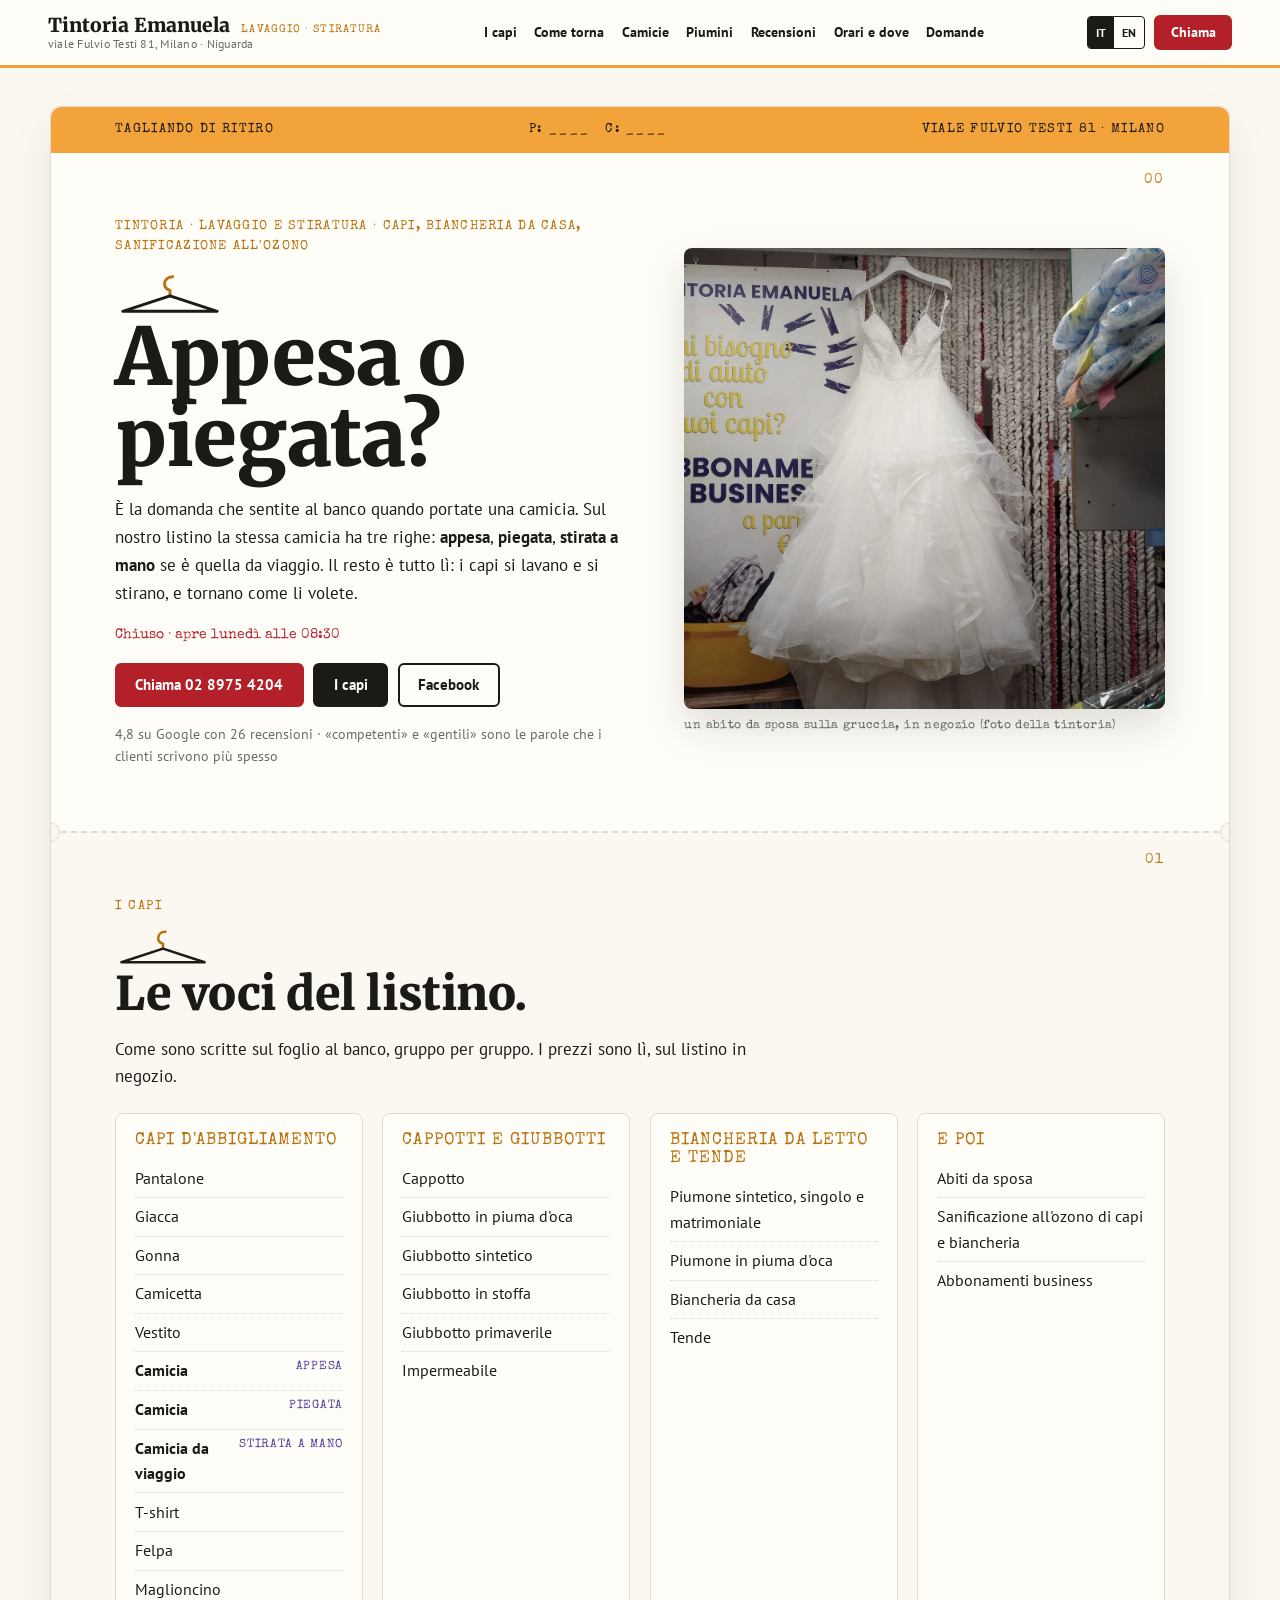
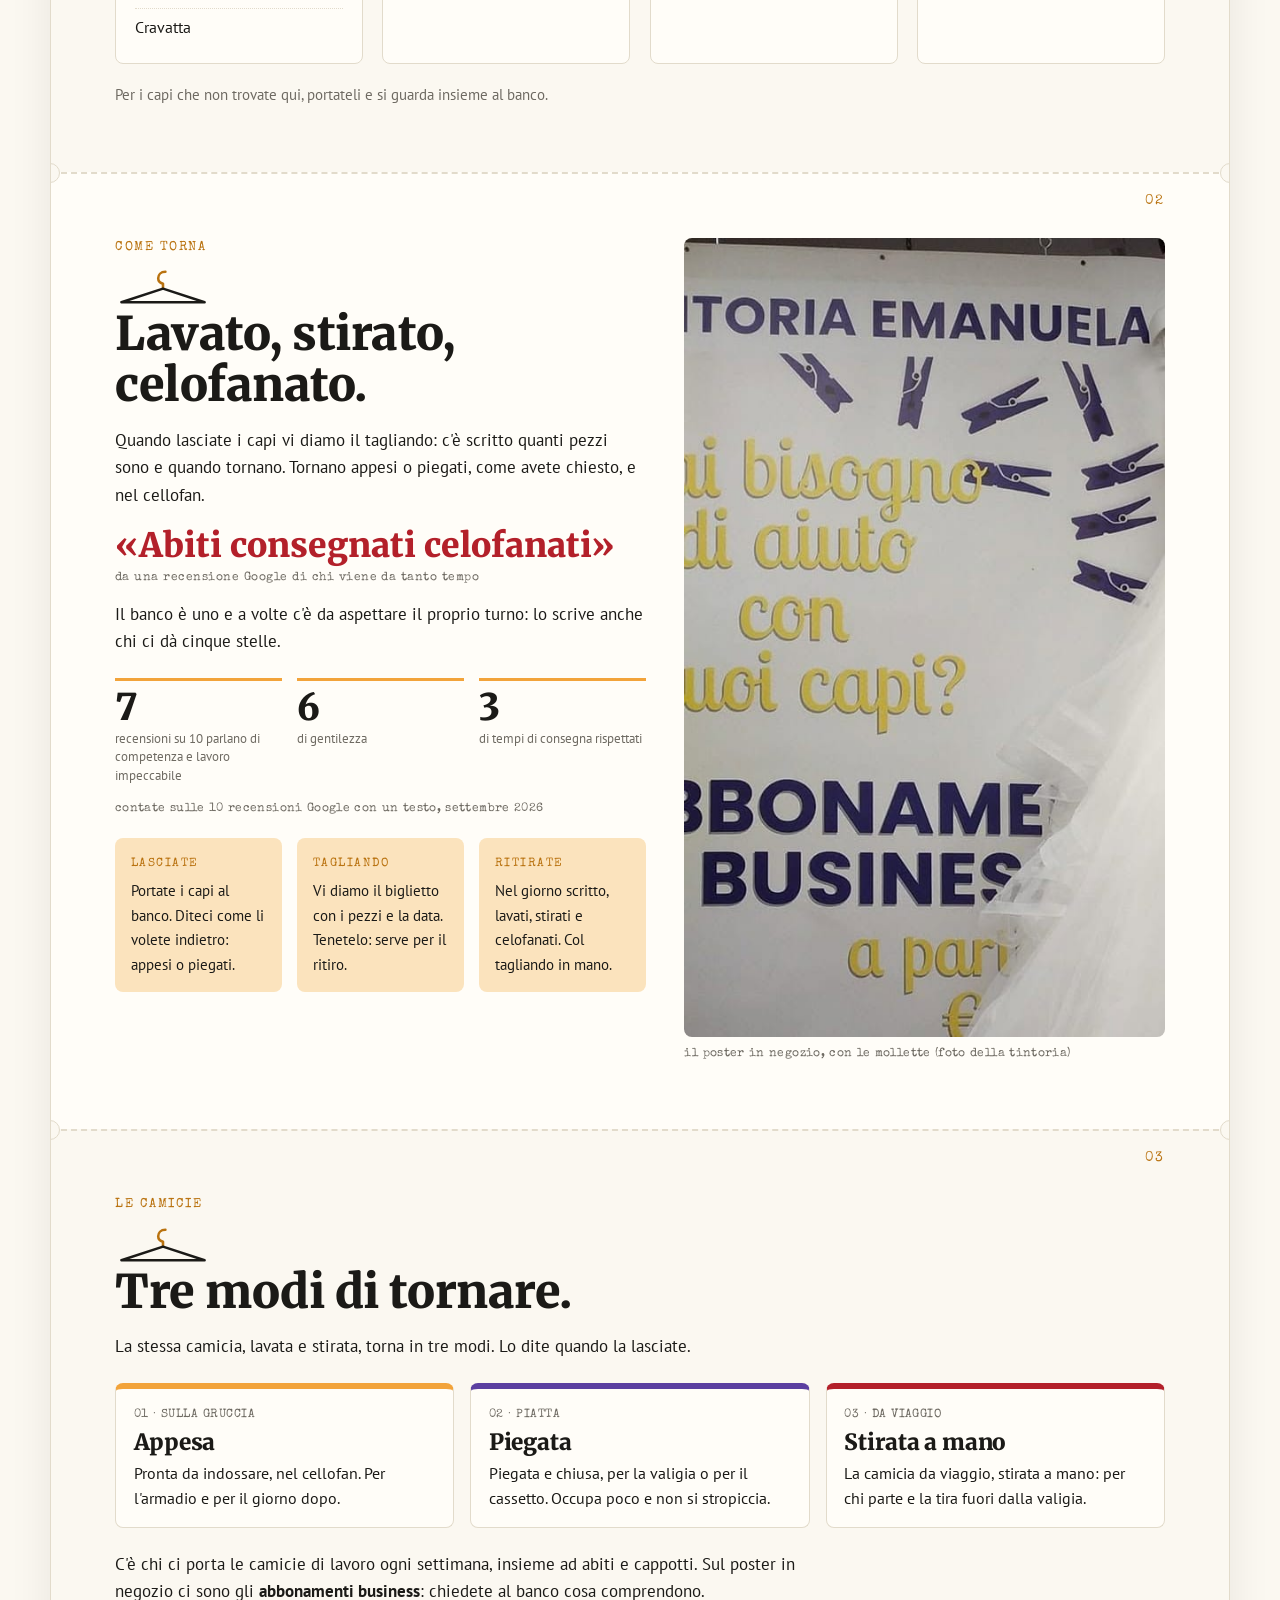
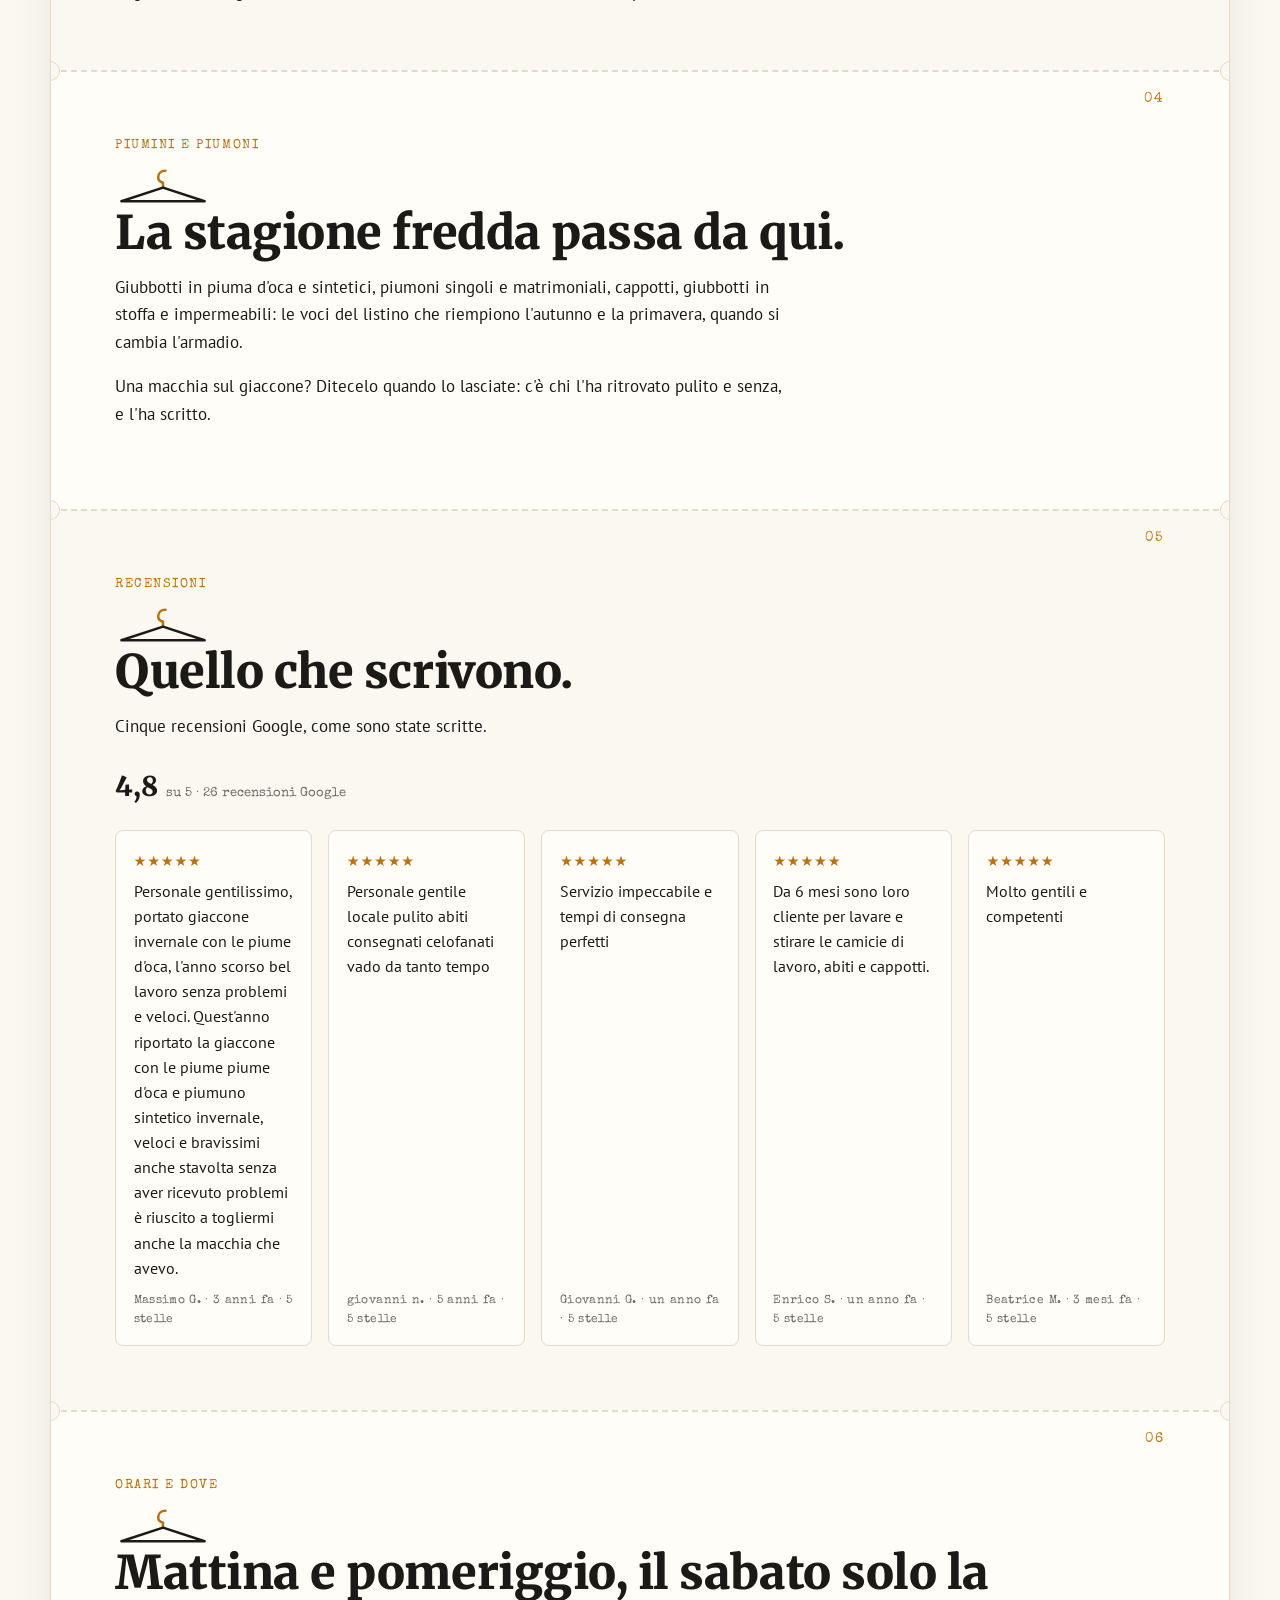
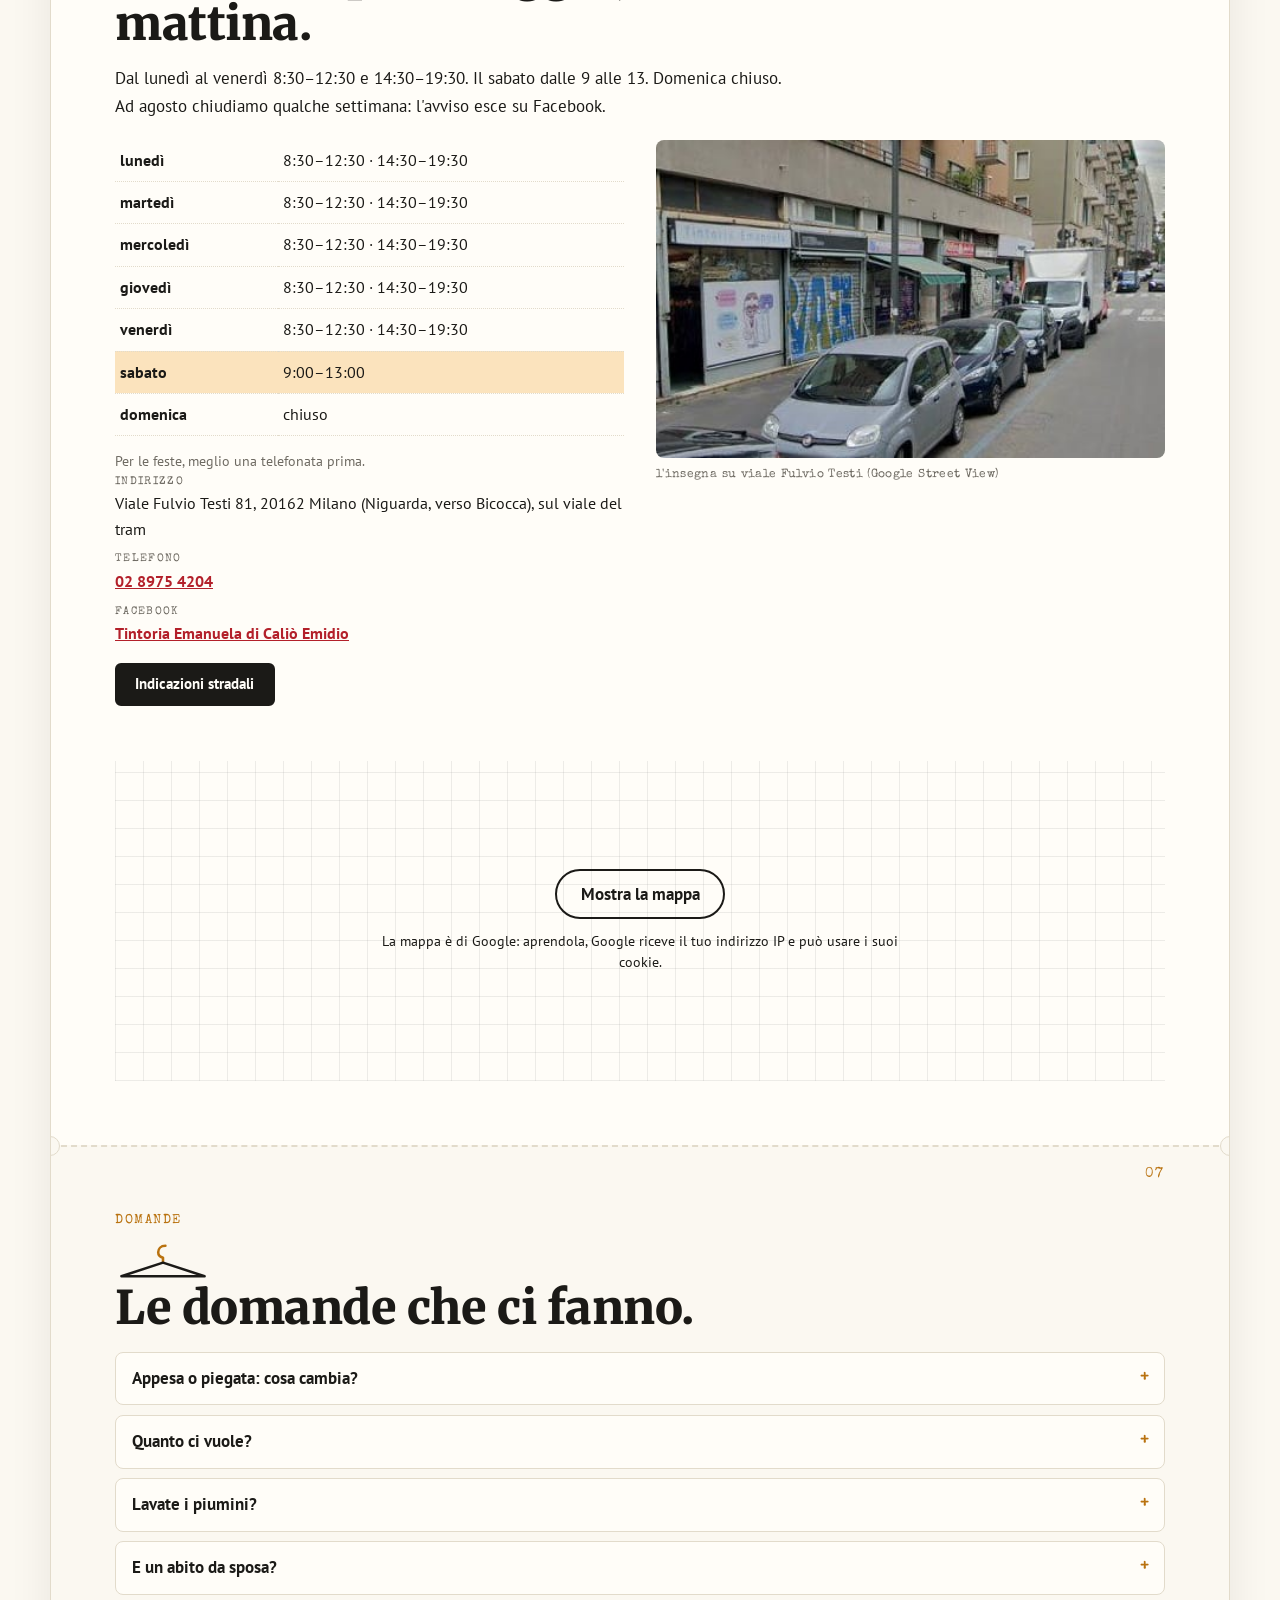
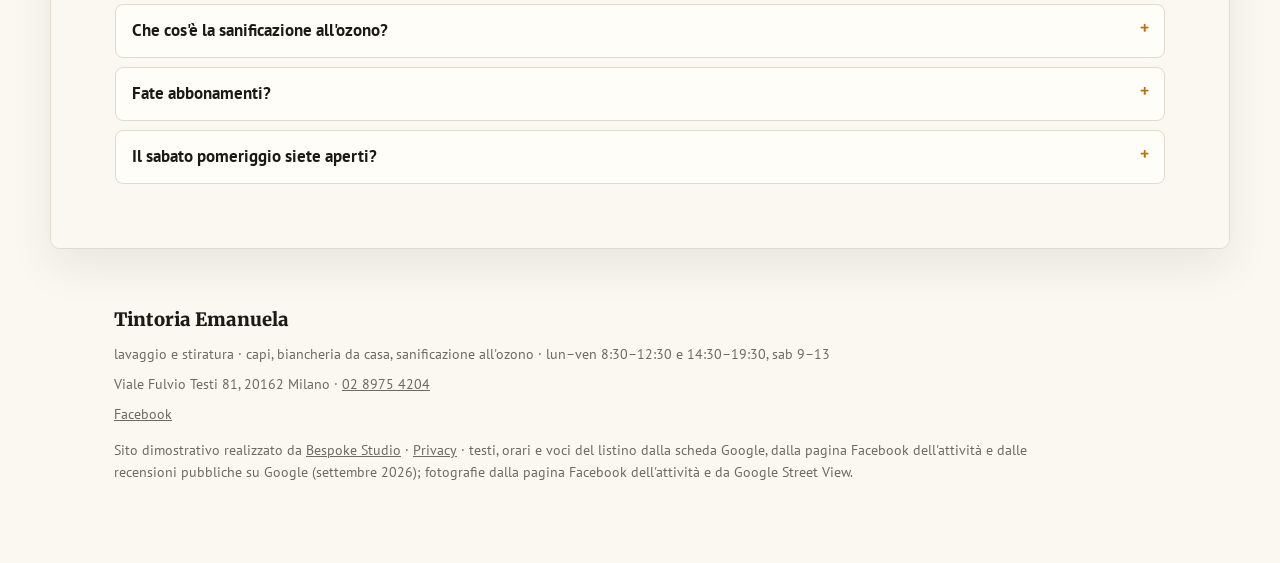
==== commit eb174cb3: "Privacy e pulizia: caratteri sul sito, mappa al clic, informativa, noindex - caratteri copiati nel s" ====
--- a/index.html
+++ b/index.html
@@ -3,6 +3,7 @@
 <head>
 <meta charset="utf-8">
 <meta name="viewport" content="width=device-width, initial-scale=1">
+<meta name="robots" content="noindex">
 <title>Tintoria Emanuela — Appesa o piegata? Lavaggio e stiratura in viale Fulvio Testi 81, Milano</title>
 <meta name="description" content="Tintoria Emanuela, viale Fulvio Testi 81 a Milano (Niguarda, Bicocca): lavaggio e stiratura di capi di vestiario e biancheria da casa, camicie appese o piegate, piumini e piumoni, cappotti, abiti da sposa, sanificazione all'ozono. Lunedì–venerdì 8:30–12:30 e 14:30–19:30, sabato 9–13. Tel 02 8975 4204.">
 <link rel="canonical" href="https://rotenzark.github.io/tintoria-emanuela/">
@@ -16,12 +17,66 @@
 <link rel="icon" href="img/favicon.svg" type="image/svg+xml">
 <link rel="icon" href="img/favicon-32.png" sizes="32x32" type="image/png">
 <link rel="apple-touch-icon" href="img/apple-touch-icon.png">
-<link rel="preconnect" href="https://fonts.googleapis.com">
-<link rel="preconnect" href="https://fonts.gstatic.com" crossorigin>
-<link href="https://fonts.googleapis.com/css2?family=Merriweather:ital,wght@0,700;0,900;1,700&family=PT+Sans:ital,wght@0,400;0,700;1,400&family=Special+Elite&display=swap" rel="stylesheet">
+<link rel="stylesheet" href="fonts/fonts.css?v=1">
 <link rel="stylesheet" href="css/styles.css?v=1">
 <script type="application/ld+json">
-{"@context":"https://schema.org","@type":"DryCleaningOrLaundry","name":"Tintoria Emanuela di Caliò Emidio","alternateName":"Tintoria Emanuela","image":"https://rotenzark.github.io/tintoria-emanuela/img/og.jpg","url":"https://rotenzark.github.io/tintoria-emanuela/","telephone":"+390289754204","address":{"@type":"PostalAddress","streetAddress":"Viale Fulvio Testi 81","addressLocality":"Milano","postalCode":"20162","addressRegion":"MI","addressCountry":"IT"},"geo":{"@type":"GeoCoordinates","latitude":45.50817,"longitude":9.201182},"openingHoursSpecification":[{"@type":"OpeningHoursSpecification","dayOfWeek":["Monday","Tuesday","Wednesday","Thursday","Friday"],"opens":"08:30","closes":"12:30"},{"@type":"OpeningHoursSpecification","dayOfWeek":["Monday","Tuesday","Wednesday","Thursday","Friday"],"opens":"14:30","closes":"19:30"},{"@type":"OpeningHoursSpecification","dayOfWeek":"Saturday","opens":"09:00","closes":"13:00"}],"aggregateRating":{"@type":"AggregateRating","ratingValue":"4.8","reviewCount":"26"},"sameAs":["https://www.facebook.com/people/Tintoria-Emanuela-di-Cali%C3%B2-Emidio/100058790095039/"]}
+{
+  "@context": "https://schema.org",
+  "@type": "DryCleaningOrLaundry",
+  "name": "Tintoria Emanuela di Caliò Emidio",
+  "alternateName": "Tintoria Emanuela",
+  "image": "https://rotenzark.github.io/tintoria-emanuela/img/og.jpg",
+  "url": "https://rotenzark.github.io/tintoria-emanuela/",
+  "telephone": "+390289754204",
+  "address": {
+    "@type": "PostalAddress",
+    "streetAddress": "Viale Fulvio Testi 81",
+    "addressLocality": "Milano",
+    "postalCode": "20162",
+    "addressRegion": "MI",
+    "addressCountry": "IT"
+  },
+  "geo": {
+    "@type": "GeoCoordinates",
+    "latitude": 45.50817,
+    "longitude": 9.201182
+  },
+  "openingHoursSpecification": [
+    {
+      "@type": "OpeningHoursSpecification",
+      "dayOfWeek": [
+        "Monday",
+        "Tuesday",
+        "Wednesday",
+        "Thursday",
+        "Friday"
+      ],
+      "opens": "08:30",
+      "closes": "12:30"
+    },
+    {
+      "@type": "OpeningHoursSpecification",
+      "dayOfWeek": [
+        "Monday",
+        "Tuesday",
+        "Wednesday",
+        "Thursday",
+        "Friday"
+      ],
+      "opens": "14:30",
+      "closes": "19:30"
+    },
+    {
+      "@type": "OpeningHoursSpecification",
+      "dayOfWeek": "Saturday",
+      "opens": "09:00",
+      "closes": "13:00"
+    }
+  ],
+  "sameAs": [
+    "https://www.facebook.com/people/Tintoria-Emanuela-di-Cali%C3%B2-Emidio/100058790095039/"
+  ]
+}
 </script>
 <script type="application/ld+json">
 {"@context":"https://schema.org","@type":"FAQPage","mainEntity":[
@@ -223,10 +278,10 @@
   <p class="riga__p reveal reveal-d2" data-i18n="v.p">Cinque recensioni Google, come sono state scritte.</p>
   <p class="voto reveal reveal-d2"><b>4,8</b><span data-i18n="v.voto">su 5 · 26 recensioni Google</span></p>
   <ul class="recensioni">
-    <li class="rec reveal"><span class="stelle" aria-hidden="true">★★★★★</span><p>Personale gentilissimo, portato giaccone invernale con le piume d'oca, l'anno scorso bel lavoro senza problemi e veloci. Quest'anno riportato la giaccone con le piume piume d'oca e piumuno sintetico invernale, veloci e bravissimi anche stavolta senza aver ricevuto problemi è riuscito a togliermi anche la macchia che avevo.</p><span class="rec__chi" data-i18n="v1.c">Massimo G. · 3 anni fa · 5 stelle</span></li>
+    <li class="rec reveal"><span class="stelle" aria-hidden="true">★★★★★</span><p lang="it">Personale gentilissimo, portato giaccone invernale con le piume d'oca, l'anno scorso bel lavoro senza problemi e veloci. Quest'anno riportato la giaccone con le piume piume d'oca e piumuno sintetico invernale, veloci e bravissimi anche stavolta senza aver ricevuto problemi è riuscito a togliermi anche la macchia che avevo.</p><span class="rec__chi" data-i18n="v1.c">Massimo G. · 3 anni fa · 5 stelle</span></li>
     <li class="rec reveal reveal-d1"><span class="stelle" aria-hidden="true">★★★★★</span><p>Personale gentile locale pulito abiti consegnati celofanati vado da tanto tempo</p><span class="rec__chi" data-i18n="v2.c">giovanni n. · 5 anni fa · 5 stelle</span></li>
     <li class="rec reveal reveal-d2"><span class="stelle" aria-hidden="true">★★★★★</span><p>Servizio impeccabile e tempi di consegna perfetti</p><span class="rec__chi" data-i18n="v3.c">Giovanni G. · un anno fa · 5 stelle</span></li>
-    <li class="rec reveal reveal-d3"><span class="stelle" aria-hidden="true">★★★★★</span><p>Da 6 mesi sono loro cliente per lavare e stirare le camicie di lavoro, abiti e cappotti.</p><span class="rec__chi" data-i18n="v4.c">Enrico S. · un anno fa · 5 stelle</span></li>
+    <li class="rec reveal reveal-d3"><span class="stelle" aria-hidden="true">★★★★★</span><p lang="it">Da 6 mesi sono loro cliente per lavare e stirare le camicie di lavoro, abiti e cappotti.</p><span class="rec__chi" data-i18n="v4.c">Enrico S. · un anno fa · 5 stelle</span></li>
     <li class="rec reveal reveal-d3"><span class="stelle" aria-hidden="true">★★★★★</span><p>Molto gentili e competenti</p><span class="rec__chi" data-i18n="v5.c">Beatrice M. · 3 mesi fa · 5 stelle</span></li>
   </ul>
 </section>
@@ -266,7 +321,7 @@
       <figcaption class="didascalia" data-i18n="o.cap2">l'insegna su viale Fulvio Testi (Google Street View)</figcaption>
     </figure>
     <div class="mappa reveal" id="mappa">
-      <iframe src="https://www.google.com/maps?q=Tintoria+Emanuela,+Viale+Fulvio+Testi+81,+20162+Milano&amp;z=16&amp;output=embed" title="Mappa: Tintoria Emanuela, Viale Fulvio Testi 81, Milano" loading="lazy" referrerpolicy="no-referrer-when-downgrade" allowfullscreen data-i18n-title="o.mappa"></iframe>
+      <div class="mappa-clic" data-mappa-clic style="--mappa-h: 320px"><template><iframe src="https://www.google.com/maps?q=Tintoria+Emanuela,+Viale+Fulvio+Testi+81,+20162+Milano&amp;z=16&amp;output=embed" title="Mappa: Tintoria Emanuela, Viale Fulvio Testi 81, Milano" loading="lazy" referrerpolicy="no-referrer-when-downgrade" allowfullscreen data-i18n-title="o.mappa"></iframe></template><div class="mappa-clic__velo"><a class="mappa-clic__btn" href="https://www.google.com/maps/dir/?api=1&amp;destination=Viale+Fulvio+Testi+81,+20162+Milano" target="_blank" rel="noopener">Mostra la mappa</a><p class="mappa-clic__nota">La mappa è di Google: aprendola, Google riceve il tuo indirizzo IP e può usare i suoi cookie.</p></div></div>
     </div>
   </div>
 </section>
@@ -294,7 +349,7 @@
   <p class="piede__s" data-i18n="piede.s">lavaggio e stiratura · capi, biancheria da casa, sanificazione all'ozono · lun–ven 8:30–12:30 e 14:30–19:30, sab 9–13</p>
   <p class="piede__d">Viale Fulvio Testi 81, 20162 Milano · <a href="tel:+390289754204">02 8975 4204</a></p>
   <p class="piede__soc"><a href="https://www.facebook.com/people/Tintoria-Emanuela-di-Cali%C3%B2-Emidio/100058790095039/" target="_blank" rel="noopener">Facebook</a></p>
-  <p class="piede__b" data-i18n="piede.b">Sito dimostrativo realizzato da <a href="https://bespokestud.io" target="_blank" rel="noopener">Bespoke Studio</a> · testi, orari e voci del listino dalla scheda Google, dalla pagina Facebook dell'attività e dalle recensioni pubbliche su Google (settembre 2026); fotografie dalla pagina Facebook dell'attività e da Google Street View.</p>
+  <p class="piede__b" data-i18n="piede.b">Sito dimostrativo realizzato da <a href="https://bespokestud.io" target="_blank" rel="noopener">Bespoke Studio</a> · <a href="privacy.html">Privacy</a> · testi, orari e voci del listino dalla scheda Google, dalla pagina Facebook dell'attività e dalle recensioni pubbliche su Google (settembre 2026); fotografie dalla pagina Facebook dell'attività e da Google Street View.</p>
 </footer>
 
 <div class="barra" id="actionBar">
@@ -312,5 +367,6 @@
 <script src="https://cdn.jsdelivr.net/npm/gsap@3.12.5/dist/gsap.min.js"></script>
 <script src="https://cdn.jsdelivr.net/npm/gsap@3.12.5/dist/ScrollTrigger.min.js"></script>
 <script src="js/main.js?v=1"></script>
+<script src="js/mappa-clic.js?v=1" defer></script>
 </body>
 </html>
--- a/fonts/fonts.css
+++ b/fonts/fonts.css
@@ -0,0 +1,277 @@
+/* Caratteri ospitati sul sito: nessuna richiesta a Google Fonts o Fontshare (giro privacy 1/10/2026). Licenze in LICENSE.txt. */
+/* cyrillic-ext */
+@font-face {
+  font-family: 'Merriweather';
+  font-style: italic;
+  font-weight: 700;
+  font-stretch: 100%;
+  font-display: swap;
+  src: url(merriweather-v33-u-4B0qyriQwlOrhSvowK_l5-eTxCVx0ZbwLvKH2Gk9hLmp0v5yA-xXPqCzLvPee1XYk_XSf-FmQlV236AvHqYQ.woff2) format('woff2');
+  unicode-range: U+0460-052F, U+1C80-1C8A, U+20B4, U+2DE0-2DFF, U+A640-A69F, U+FE2E-FE2F;
+}
+/* cyrillic */
+@font-face {
+  font-family: 'Merriweather';
+  font-style: italic;
+  font-weight: 700;
+  font-stretch: 100%;
+  font-display: swap;
+  src: url(merriweather-v33-u-4B0qyriQwlOrhSvowK_l5-eTxCVx0ZbwLvKH2Gk9hLmp0v5yA-xXPqCzLvPee1XYk_XSf-FmQlV23zAvHqYQ.woff2) format('woff2');
+  unicode-range: U+0301, U+0400-045F, U+0490-0491, U+04B0-04B1, U+2116;
+}
+/* vietnamese */
+@font-face {
+  font-family: 'Merriweather';
+  font-style: italic;
+  font-weight: 700;
+  font-stretch: 100%;
+  font-display: swap;
+  src: url(merriweather-v33-u-4B0qyriQwlOrhSvowK_l5-eTxCVx0ZbwLvKH2Gk9hLmp0v5yA-xXPqCzLvPee1XYk_XSf-FmQlV234AvHqYQ.woff2) format('woff2');
+  unicode-range: U+0102-0103, U+0110-0111, U+0128-0129, U+0168-0169, U+01A0-01A1, U+01AF-01B0, U+0300-0301, U+0303-0304, U+0308-0309, U+0323, U+0329, U+1EA0-1EF9, U+20AB;
+}
+/* latin-ext */
+@font-face {
+  font-family: 'Merriweather';
+  font-style: italic;
+  font-weight: 700;
+  font-stretch: 100%;
+  font-display: swap;
+  src: url(merriweather-v33-u-4B0qyriQwlOrhSvowK_l5-eTxCVx0ZbwLvKH2Gk9hLmp0v5yA-xXPqCzLvPee1XYk_XSf-FmQlV235AvHqYQ.woff2) format('woff2');
+  unicode-range: U+0100-02BA, U+02BD-02C5, U+02C7-02CC, U+02CE-02D7, U+02DD-02FF, U+0304, U+0308, U+0329, U+1D00-1DBF, U+1E00-1E9F, U+1EF2-1EFF, U+2020, U+20A0-20AB, U+20AD-20C0, U+2113, U+2C60-2C7F, U+A720-A7FF;
+}
+/* latin */
+@font-face {
+  font-family: 'Merriweather';
+  font-style: italic;
+  font-weight: 700;
+  font-stretch: 100%;
+  font-display: swap;
+  src: url(merriweather-v33-u-4B0qyriQwlOrhSvowK_l5-eTxCVx0ZbwLvKH2Gk9hLmp0v5yA-xXPqCzLvPee1XYk_XSf-FmQlV233AvE.woff2) format('woff2');
+  unicode-range: U+0000-00FF, U+0131, U+0152-0153, U+02BB-02BC, U+02C6, U+02DA, U+02DC, U+0304, U+0308, U+0329, U+2000-206F, U+20AC, U+2122, U+2191, U+2193, U+2212, U+2215, U+FEFF, U+FFFD;
+}
+/* cyrillic-ext */
+@font-face {
+  font-family: 'Merriweather';
+  font-style: normal;
+  font-weight: 700;
+  font-stretch: 100%;
+  font-display: swap;
+  src: url(merriweather-v33-u-4e0qyriQwlOrhSvowK_l5UcA6zuSYEqOzpPe3HOZJ5eX1WtLaQwmYiSeqnJ-mFqA.woff2) format('woff2');
+  unicode-range: U+0460-052F, U+1C80-1C8A, U+20B4, U+2DE0-2DFF, U+A640-A69F, U+FE2E-FE2F;
+}
+/* cyrillic */
+@font-face {
+  font-family: 'Merriweather';
+  font-style: normal;
+  font-weight: 700;
+  font-stretch: 100%;
+  font-display: swap;
+  src: url(merriweather-v33-u-4e0qyriQwlOrhSvowK_l5UcA6zuSYEqOzpPe3HOZJ5eX1WtLaQwmYiSequJ-mFqA.woff2) format('woff2');
+  unicode-range: U+0301, U+0400-045F, U+0490-0491, U+04B0-04B1, U+2116;
+}
+/* vietnamese */
+@font-face {
+  font-family: 'Merriweather';
+  font-style: normal;
+  font-weight: 700;
+  font-stretch: 100%;
+  font-display: swap;
+  src: url(merriweather-v33-u-4e0qyriQwlOrhSvowK_l5UcA6zuSYEqOzpPe3HOZJ5eX1WtLaQwmYiSeqlJ-mFqA.woff2) format('woff2');
+  unicode-range: U+0102-0103, U+0110-0111, U+0128-0129, U+0168-0169, U+01A0-01A1, U+01AF-01B0, U+0300-0301, U+0303-0304, U+0308-0309, U+0323, U+0329, U+1EA0-1EF9, U+20AB;
+}
+/* latin-ext */
+@font-face {
+  font-family: 'Merriweather';
+  font-style: normal;
+  font-weight: 700;
+  font-stretch: 100%;
+  font-display: swap;
+  src: url(merriweather-v33-u-4e0qyriQwlOrhSvowK_l5UcA6zuSYEqOzpPe3HOZJ5eX1WtLaQwmYiSeqkJ-mFqA.woff2) format('woff2');
+  unicode-range: U+0100-02BA, U+02BD-02C5, U+02C7-02CC, U+02CE-02D7, U+02DD-02FF, U+0304, U+0308, U+0329, U+1D00-1DBF, U+1E00-1E9F, U+1EF2-1EFF, U+2020, U+20A0-20AB, U+20AD-20C0, U+2113, U+2C60-2C7F, U+A720-A7FF;
+}
+/* latin */
+@font-face {
+  font-family: 'Merriweather';
+  font-style: normal;
+  font-weight: 700;
+  font-stretch: 100%;
+  font-display: swap;
+  src: url(merriweather-v33-u-4e0qyriQwlOrhSvowK_l5UcA6zuSYEqOzpPe3HOZJ5eX1WtLaQwmYiSeqqJ-k.woff2) format('woff2');
+  unicode-range: U+0000-00FF, U+0131, U+0152-0153, U+02BB-02BC, U+02C6, U+02DA, U+02DC, U+0304, U+0308, U+0329, U+2000-206F, U+20AC, U+2122, U+2191, U+2193, U+2212, U+2215, U+FEFF, U+FFFD;
+}
+/* cyrillic-ext */
+@font-face {
+  font-family: 'Merriweather';
+  font-style: normal;
+  font-weight: 900;
+  font-stretch: 100%;
+  font-display: swap;
+  src: url(merriweather-v33-u-4e0qyriQwlOrhSvowK_l5UcA6zuSYEqOzpPe3HOZJ5eX1WtLaQwmYiSeqnJ-mFqA.woff2) format('woff2');
+  unicode-range: U+0460-052F, U+1C80-1C8A, U+20B4, U+2DE0-2DFF, U+A640-A69F, U+FE2E-FE2F;
+}
+/* cyrillic */
+@font-face {
+  font-family: 'Merriweather';
+  font-style: normal;
+  font-weight: 900;
+  font-stretch: 100%;
+  font-display: swap;
+  src: url(merriweather-v33-u-4e0qyriQwlOrhSvowK_l5UcA6zuSYEqOzpPe3HOZJ5eX1WtLaQwmYiSequJ-mFqA.woff2) format('woff2');
+  unicode-range: U+0301, U+0400-045F, U+0490-0491, U+04B0-04B1, U+2116;
+}
+/* vietnamese */
+@font-face {
+  font-family: 'Merriweather';
+  font-style: normal;
+  font-weight: 900;
+  font-stretch: 100%;
+  font-display: swap;
+  src: url(merriweather-v33-u-4e0qyriQwlOrhSvowK_l5UcA6zuSYEqOzpPe3HOZJ5eX1WtLaQwmYiSeqlJ-mFqA.woff2) format('woff2');
+  unicode-range: U+0102-0103, U+0110-0111, U+0128-0129, U+0168-0169, U+01A0-01A1, U+01AF-01B0, U+0300-0301, U+0303-0304, U+0308-0309, U+0323, U+0329, U+1EA0-1EF9, U+20AB;
+}
+/* latin-ext */
+@font-face {
+  font-family: 'Merriweather';
+  font-style: normal;
+  font-weight: 900;
+  font-stretch: 100%;
+  font-display: swap;
+  src: url(merriweather-v33-u-4e0qyriQwlOrhSvowK_l5UcA6zuSYEqOzpPe3HOZJ5eX1WtLaQwmYiSeqkJ-mFqA.woff2) format('woff2');
+  unicode-range: U+0100-02BA, U+02BD-02C5, U+02C7-02CC, U+02CE-02D7, U+02DD-02FF, U+0304, U+0308, U+0329, U+1D00-1DBF, U+1E00-1E9F, U+1EF2-1EFF, U+2020, U+20A0-20AB, U+20AD-20C0, U+2113, U+2C60-2C7F, U+A720-A7FF;
+}
+/* latin */
+@font-face {
+  font-family: 'Merriweather';
+  font-style: normal;
+  font-weight: 900;
+  font-stretch: 100%;
+  font-display: swap;
+  src: url(merriweather-v33-u-4e0qyriQwlOrhSvowK_l5UcA6zuSYEqOzpPe3HOZJ5eX1WtLaQwmYiSeqqJ-k.woff2) format('woff2');
+  unicode-range: U+0000-00FF, U+0131, U+0152-0153, U+02BB-02BC, U+02C6, U+02DA, U+02DC, U+0304, U+0308, U+0329, U+2000-206F, U+20AC, U+2122, U+2191, U+2193, U+2212, U+2215, U+FEFF, U+FFFD;
+}
+/* cyrillic-ext */
+@font-face {
+  font-family: 'PT Sans';
+  font-style: italic;
+  font-weight: 400;
+  font-display: swap;
+  src: url(ptsans-v18-jizYRExUiTo99u79D0e0ysmIEDQ.woff2) format('woff2');
+  unicode-range: U+0460-052F, U+1C80-1C8A, U+20B4, U+2DE0-2DFF, U+A640-A69F, U+FE2E-FE2F;
+}
+/* cyrillic */
+@font-face {
+  font-family: 'PT Sans';
+  font-style: italic;
+  font-weight: 400;
+  font-display: swap;
+  src: url(ptsans-v18-jizYRExUiTo99u79D0e0w8mIEDQ.woff2) format('woff2');
+  unicode-range: U+0301, U+0400-045F, U+0490-0491, U+04B0-04B1, U+2116;
+}
+/* latin-ext */
+@font-face {
+  font-family: 'PT Sans';
+  font-style: italic;
+  font-weight: 400;
+  font-display: swap;
+  src: url(ptsans-v18-jizYRExUiTo99u79D0e0ycmIEDQ.woff2) format('woff2');
+  unicode-range: U+0100-02BA, U+02BD-02C5, U+02C7-02CC, U+02CE-02D7, U+02DD-02FF, U+0304, U+0308, U+0329, U+1D00-1DBF, U+1E00-1E9F, U+1EF2-1EFF, U+2020, U+20A0-20AB, U+20AD-20C0, U+2113, U+2C60-2C7F, U+A720-A7FF;
+}
+/* latin */
+@font-face {
+  font-family: 'PT Sans';
+  font-style: italic;
+  font-weight: 400;
+  font-display: swap;
+  src: url(ptsans-v18-jizYRExUiTo99u79D0e0x8mI.woff2) format('woff2');
+  unicode-range: U+0000-00FF, U+0131, U+0152-0153, U+02BB-02BC, U+02C6, U+02DA, U+02DC, U+0304, U+0308, U+0329, U+2000-206F, U+20AC, U+2122, U+2191, U+2193, U+2212, U+2215, U+FEFF, U+FFFD;
+}
+/* cyrillic-ext */
+@font-face {
+  font-family: 'PT Sans';
+  font-style: normal;
+  font-weight: 400;
+  font-display: swap;
+  src: url(ptsans-v18-jizaRExUiTo99u79D0-ExdGM.woff2) format('woff2');
+  unicode-range: U+0460-052F, U+1C80-1C8A, U+20B4, U+2DE0-2DFF, U+A640-A69F, U+FE2E-FE2F;
+}
+/* cyrillic */
+@font-face {
+  font-family: 'PT Sans';
+  font-style: normal;
+  font-weight: 400;
+  font-display: swap;
+  src: url(ptsans-v18-jizaRExUiTo99u79D0aExdGM.woff2) format('woff2');
+  unicode-range: U+0301, U+0400-045F, U+0490-0491, U+04B0-04B1, U+2116;
+}
+/* latin-ext */
+@font-face {
+  font-family: 'PT Sans';
+  font-style: normal;
+  font-weight: 400;
+  font-display: swap;
+  src: url(ptsans-v18-jizaRExUiTo99u79D0yExdGM.woff2) format('woff2');
+  unicode-range: U+0100-02BA, U+02BD-02C5, U+02C7-02CC, U+02CE-02D7, U+02DD-02FF, U+0304, U+0308, U+0329, U+1D00-1DBF, U+1E00-1E9F, U+1EF2-1EFF, U+2020, U+20A0-20AB, U+20AD-20C0, U+2113, U+2C60-2C7F, U+A720-A7FF;
+}
+/* latin */
+@font-face {
+  font-family: 'PT Sans';
+  font-style: normal;
+  font-weight: 400;
+  font-display: swap;
+  src: url(ptsans-v18-jizaRExUiTo99u79D0KExQ.woff2) format('woff2');
+  unicode-range: U+0000-00FF, U+0131, U+0152-0153, U+02BB-02BC, U+02C6, U+02DA, U+02DC, U+0304, U+0308, U+0329, U+2000-206F, U+20AC, U+2122, U+2191, U+2193, U+2212, U+2215, U+FEFF, U+FFFD;
+}
+/* cyrillic-ext */
+@font-face {
+  font-family: 'PT Sans';
+  font-style: normal;
+  font-weight: 700;
+  font-display: swap;
+  src: url(ptsans-v18-jizfRExUiTo99u79B_mh0OOtLQ0Z.woff2) format('woff2');
+  unicode-range: U+0460-052F, U+1C80-1C8A, U+20B4, U+2DE0-2DFF, U+A640-A69F, U+FE2E-FE2F;
+}
+/* cyrillic */
+@font-face {
+  font-family: 'PT Sans';
+  font-style: normal;
+  font-weight: 700;
+  font-display: swap;
+  src: url(ptsans-v18-jizfRExUiTo99u79B_mh0OqtLQ0Z.woff2) format('woff2');
+  unicode-range: U+0301, U+0400-045F, U+0490-0491, U+04B0-04B1, U+2116;
+}
+/* latin-ext */
+@font-face {
+  font-family: 'PT Sans';
+  font-style: normal;
+  font-weight: 700;
+  font-display: swap;
+  src: url(ptsans-v18-jizfRExUiTo99u79B_mh0OCtLQ0Z.woff2) format('woff2');
+  unicode-range: U+0100-02BA, U+02BD-02C5, U+02C7-02CC, U+02CE-02D7, U+02DD-02FF, U+0304, U+0308, U+0329, U+1D00-1DBF, U+1E00-1E9F, U+1EF2-1EFF, U+2020, U+20A0-20AB, U+20AD-20C0, U+2113, U+2C60-2C7F, U+A720-A7FF;
+}
+/* latin */
+@font-face {
+  font-family: 'PT Sans';
+  font-style: normal;
+  font-weight: 700;
+  font-display: swap;
+  src: url(ptsans-v18-jizfRExUiTo99u79B_mh0O6tLQ.woff2) format('woff2');
+  unicode-range: U+0000-00FF, U+0131, U+0152-0153, U+02BB-02BC, U+02C6, U+02DA, U+02DC, U+0304, U+0308, U+0329, U+2000-206F, U+20AC, U+2122, U+2191, U+2193, U+2212, U+2215, U+FEFF, U+FFFD;
+}
+/* latin-ext */
+@font-face {
+  font-family: 'Special Elite';
+  font-style: normal;
+  font-weight: 400;
+  font-display: swap;
+  src: url(specialelite-v20-XLYgIZbkc4JPUL5CVArUVL0ntn4OSEFt.woff2) format('woff2');
+  unicode-range: U+0100-02BA, U+02BD-02C5, U+02C7-02CC, U+02CE-02D7, U+02DD-02FF, U+0304, U+0308, U+0329, U+1D00-1DBF, U+1E00-1E9F, U+1EF2-1EFF, U+2020, U+20A0-20AB, U+20AD-20C0, U+2113, U+2C60-2C7F, U+A720-A7FF;
+}
+/* latin */
+@font-face {
+  font-family: 'Special Elite';
+  font-style: normal;
+  font-weight: 400;
+  font-display: swap;
+  src: url(specialelite-v20-XLYgIZbkc4JPUL5CVArUVL0ntnAOSA.woff2) format('woff2');
+  unicode-range: U+0000-00FF, U+0131, U+0152-0153, U+02BB-02BC, U+02C6, U+02DA, U+02DC, U+0304, U+0308, U+0329, U+2000-206F, U+20AC, U+2122, U+2191, U+2193, U+2212, U+2215, U+FEFF, U+FFFD;
+}
--- a/css/styles.css
+++ b/css/styles.css
@@ -225,3 +225,12 @@
   html{scroll-behavior:auto}
   .bottone{transition:none}
 }
+
+/*MAPPACLIC*/
+/* la mappa Google si carica solo al clic (giro privacy 1/10/2026) */
+.mappa-clic { display: flex; align-items: center; justify-content: center; width: 100%; height: 100%; min-height: var(--mappa-h, 320px); box-sizing: border-box; padding: 24px; text-align: center; background: repeating-linear-gradient(0deg, rgba(127, 127, 127, 0.14) 0 1px, transparent 1px 28px), repeating-linear-gradient(90deg, rgba(127, 127, 127, 0.14) 0 1px, transparent 1px 28px); }
+.mappa-clic__velo { display: flex; flex-direction: column; align-items: center; gap: 12px; max-width: 32em; }
+.mappa-clic__btn { display: inline-block; padding: 0.75em 1.4em; border: 2px solid currentColor; border-radius: 999px; color: inherit; font: inherit; font-weight: 600; line-height: 1.2; text-decoration: none; background: transparent; cursor: pointer; }
+.mappa-clic__btn:hover, .mappa-clic__btn:focus-visible { text-decoration: underline; }
+.mappa-clic__nota { margin: 0; font-size: 0.85em; line-height: 1.45; }
+/*/MAPPACLIC*/
